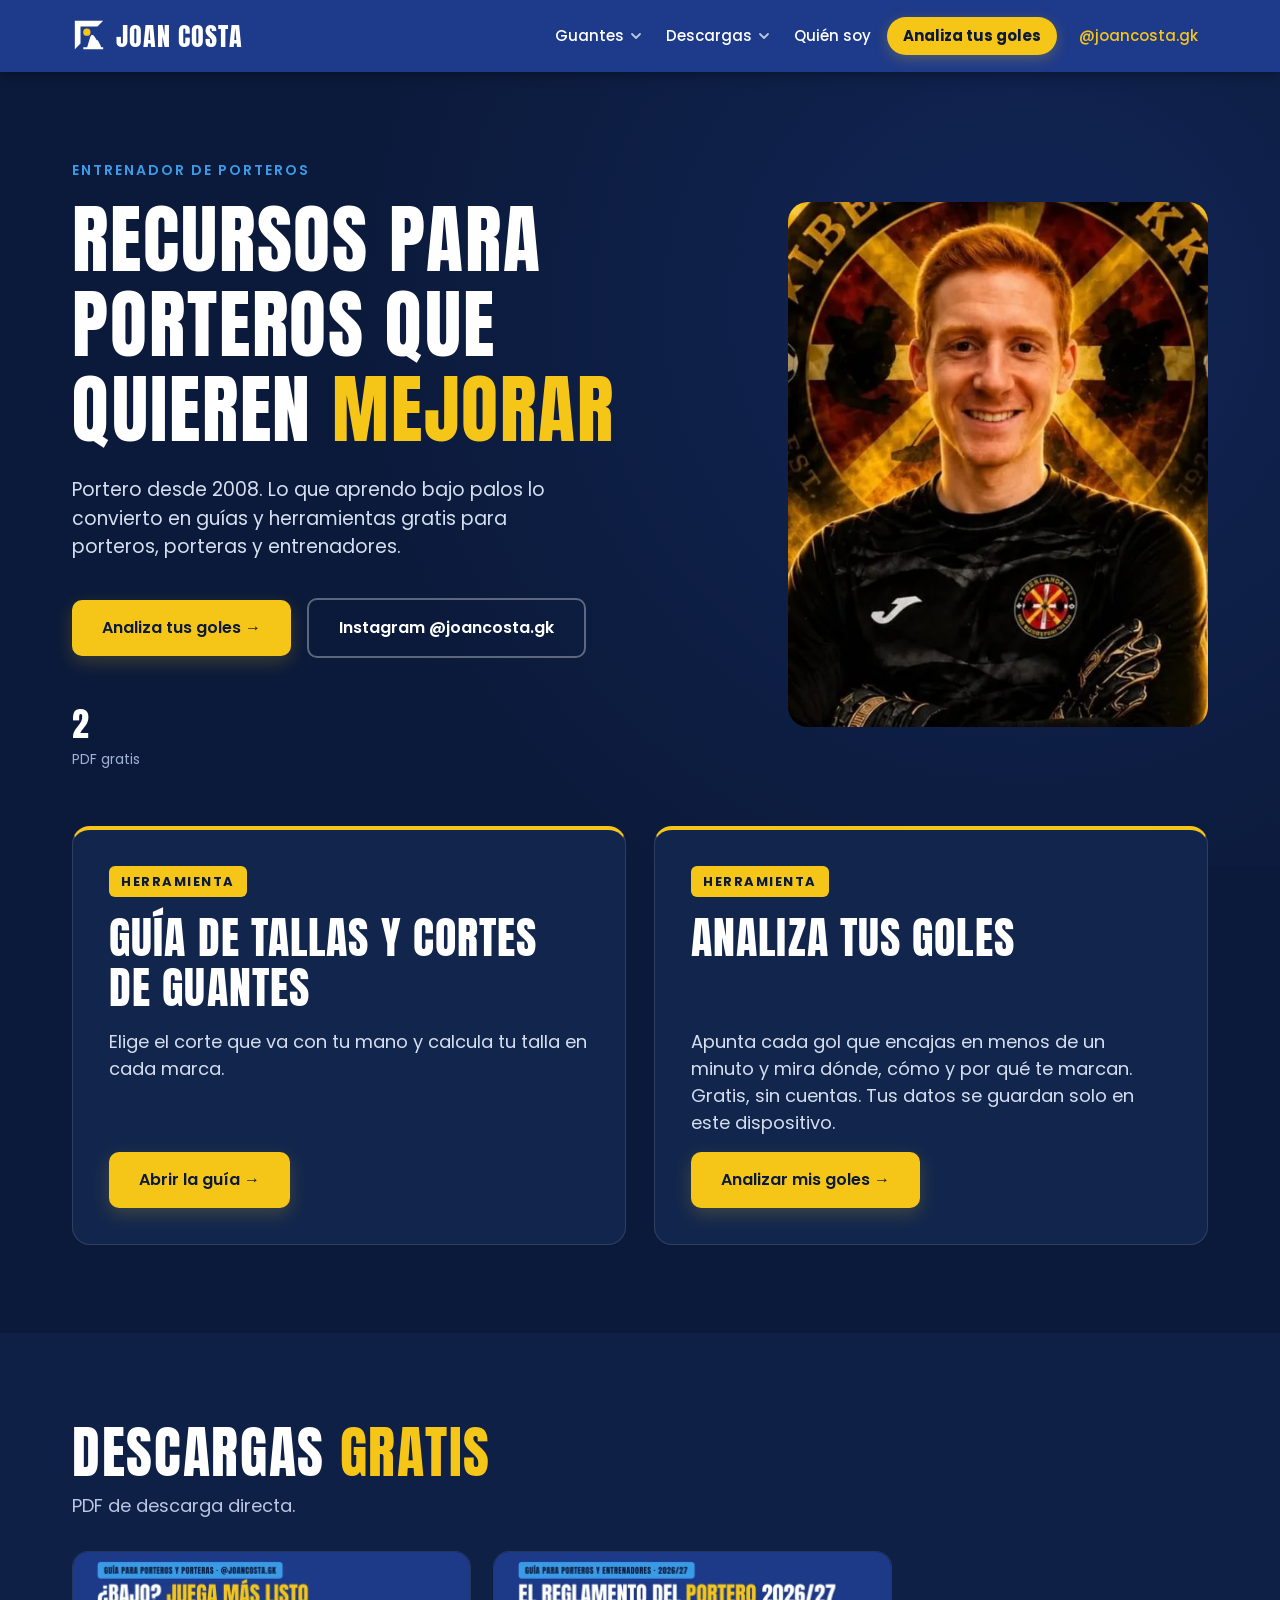
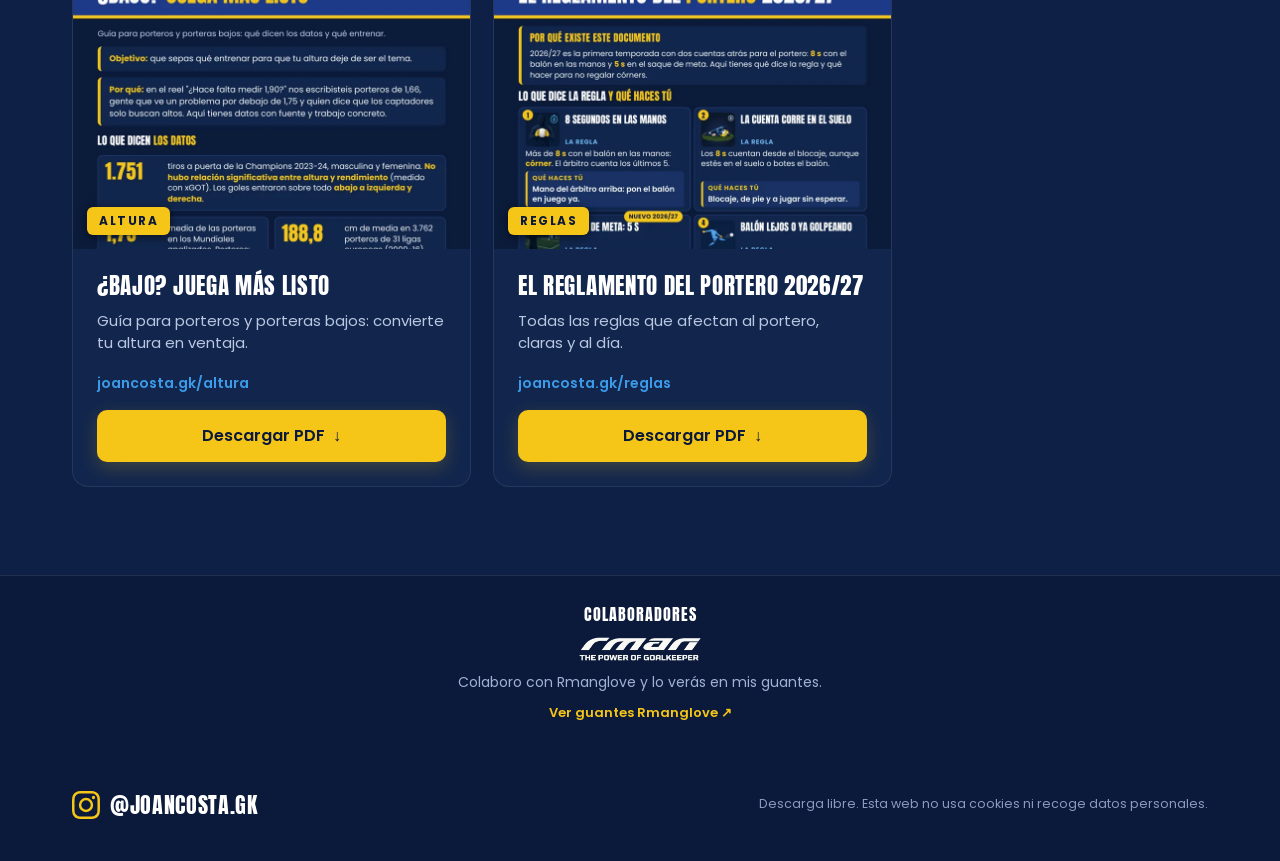
==== index.html @ dcb2cfeb "Publicar la web estática v19 de Joan Costa Deja el sitio en la raíz para GitHub Pages, con .nojekyll" ====
<!DOCTYPE html><html lang="es"><head><meta charset="utf-8"><meta name="viewport" content="width=device-width,initial-scale=1">
<title>Joan Costa · Entrenador de porteros · Recursos gratis</title>
<meta name="description" content="Recursos gratuitos para porteros, porteras y entrenadores: guía de tallas y cortes de guantes, reglamento del portero 2026/27 y guía para porteros bajos. Descarga directa.">
<meta property="og:type" content="website"><meta property="og:locale" content="es_ES"><meta property="og:title" content="Joan Costa · Recursos gratis para porteros"><meta property="og:description" content="Recursos gratuitos para porteros, porteras y entrenadores: guía de tallas y cortes de guantes, reglamento del portero 2026/27 y guía para porteros bajos. Descarga directa."><meta property="og:image" content="img/og-image.jpg"><meta property="og:image:width" content="1200"><meta property="og:image:height" content="630"><meta name="twitter:card" content="summary_large_image">
<meta name="theme-color" content="#0B1A3A">
<link rel="stylesheet" href="css/styles.css"><link rel="stylesheet" href="css/nav.css"><link rel="icon" href="favicon.ico" sizes="any"><link rel="icon" type="image/svg+xml" href="favicon.svg"><link rel="icon" type="image/png" sizes="32x32" href="favicon.png"><link rel="icon" type="image/png" sizes="16x16" href="favicon-16.png"><link rel="apple-touch-icon" href="apple-touch-icon.png"></head><body>
<a class="skip" href="#destacados">Saltar al contenido</a>
<header class="sn"><div class="sn-in"><a class="sn-logo" href="index.html" aria-label="Joan Costa, inicio"><svg class="sn-mark" viewBox="0 0 48 48" width="34" height="34" aria-hidden="true" focusable="false"><path d="M4 44V4h40l-8 8H12v24z" fill="#FFFFFF"/><path d="M21 14.8a5.2 5.2 0 1 1 0 10.4 5.2 5.2 0 0 1 0-10.4z" fill="#F5C518"/><path d="M16 41.4h5.4L26 26l1.8-2.4 2.4.6 2.4 3.4 2.2 3.6 1.8.4 3.4 6.6 1.2 3.2H44V44H16z" fill="#FFFFFF"/></svg><span>Joan Costa</span></a><nav class="sn-nav" aria-label="Principal"><ul><li class="has-m"><div class="sn-it"><a href="guantes/index.html">Guantes</a><button type="button" class="sn-dd" aria-expanded="false" aria-controls="sn-m-guantes" aria-label="Abrir menú Guantes"><svg width="12" height="12" viewBox="0 0 12 12" aria-hidden="true"><path d="M2 4l4 4 4-4" fill="none" stroke="currentColor" stroke-width="1.8" stroke-linecap="round" stroke-linejoin="round"/></svg></button></div><ul class="sn-m" id="sn-m-guantes"><li><a href="guantes/index.html#corte">Elegir corte<small>Qué corte va con tu mano</small></a></li><li><a href="guantes/index.html#talla">Calcular talla<small>Tu talla en cada marca</small></a></li></ul></li><li class="has-m"><div class="sn-it"><a href="index.html#descargas">Descargas</a><button type="button" class="sn-dd" aria-expanded="false" aria-controls="sn-m-desc" aria-label="Abrir menú Descargas"><svg width="12" height="12" viewBox="0 0 12 12" aria-hidden="true"><path d="M2 4l4 4 4-4" fill="none" stroke="currentColor" stroke-width="1.8" stroke-linecap="round" stroke-linejoin="round"/></svg></button></div><ul class="sn-m" id="sn-m-desc"><li><a href="pdf/guia-porteros-bajos.pdf" download><span><span class="pdf">PDF</span>¿Bajo? Juega más listo</span><small>Guía para porteros y porteras bajos</small></a></li><li><a href="pdf/reglamento-portero-2026-27.pdf" download><span><span class="pdf">PDF</span>Reglamento del portero 2026/27</span><small>Las reglas que afectan al portero</small></a></li></ul></li><li><div class="sn-it"><a href="quien-soy/index.html">Quién soy</a></div></li><li class="sn-goles"><div class="sn-it"><a class="sn-pill" href="goles/index.html">Analiza tus goles</a></div></li><li class="sn-ig"><div class="sn-it"><a href="https://www.instagram.com/joancosta.gk/" target="_blank" rel="noopener">@joancosta.gk</a></div></li></ul></nav></div></header>
<main><section class="hero" id="inicio"><div class="wrap"><div>
<div class="eyebrow">Entrenador de porteros</div>
<h1>Recursos para porteros que quieren <em>mejorar</em></h1>
<!-- ===== TEXTO DE PRESENTACIÓN ===== -->
<p class="intro">Portero desde 2008. Lo que aprendo bajo palos lo convierto en guías y herramientas gratis para porteros, porteras y entrenadores.</p>
<!-- ===== FIN TEXTO DE PRESENTACIÓN ===== -->
<div class="ctas"><a class="btn btn-y" href="goles/index.html">Analiza tus goles →</a><a class="btn btn-o" href="https://www.instagram.com/joancosta.gk/" target="_blank" rel="noopener">Instagram @joancosta.gk</a></div>
<div class="stats"><div><b id="npdf">2</b>PDF gratis</div></div>
</div><div class="photo foto"><picture><source srcset="img/joan.webp" type="image/webp"><img src="img/joan.jpg" alt="Joan Costa, portero del Iberlanda" width="554" height="695"></picture></div></div></section>
<section class="feat" id="destacados" aria-label="Destacados"><div class="wrap">
<a class="fcard" href="guantes/index.html"><span class="ftag">Herramienta</span><h2>Guía de tallas y cortes de guantes</h2><p>Elige el corte que va con tu mano y calcula tu talla en cada marca.</p><span class="btn btn-y">Abrir la guía →</span></a>
<a class="fcard" id="analiza" href="goles/index.html"><span class="ftag">Herramienta</span><h2>Analiza tus goles</h2><p>Apunta cada gol que encajas en menos de un minuto y mira dónde, cómo y por qué te marcan. Gratis, sin cuentas. Tus datos se guardan solo en este dispositivo.</p><span class="btn btn-y">Analizar mis goles →</span></a>
</div></section>
<section class="res" id="descargas"><div class="wrap">
<h2>Descargas <span>gratis</span></h2><p class="sub">PDF de descarga directa.</p>
<div class="grid">
<article class="card" data-cat="porteros"><div class="thumb"><img src="img/guia-porteros-bajos.webp" alt="Portada del PDF «¿Bajo? Juega más listo»" width="800" height="1100"><span class="tag">ALTURA</span></div><div class="body"><h3>¿Bajo? Juega más listo</h3><p>Guía para porteros y porteras bajos: convierte tu altura en ventaja.</p><div class="url">joancosta.gk/altura</div><a class="btn btn-y" href="pdf/guia-porteros-bajos.pdf" download target="_blank" rel="noopener">Descargar PDF <span aria-hidden="true">↓</span></a></div></article>
<article class="card" data-cat="porteros entrenadores"><div class="thumb"><img src="img/reglamento-portero-2026-27.webp" alt="Portada del PDF «El reglamento del portero 2026/27»" width="800" height="1100"><span class="tag">REGLAS</span></div><div class="body"><h3>El reglamento del portero 2026/27</h3><p>Todas las reglas que afectan al portero, claras y al día.</p><div class="url">joancosta.gk/reglas</div><a class="btn btn-y" href="pdf/reglamento-portero-2026-27.pdf" download target="_blank" rel="noopener">Descargar PDF <span aria-hidden="true">↓</span></a></div></article>
</div>
</div></section>
</main>
<div class="colab-band" id="colaboradores"><div class="cb-in"><h2 class="cb-h">Colaboradores</h2><img src="img/rmanglove-logo.webp" alt="Rmanglove" width="490" height="102"><span class="cb-t">Colaboro con Rmanglove y lo verás en mis guantes.</span><a href="https://rmanglove.com" target="_blank" rel="noopener">Ver guantes Rmanglove ↗</a></div></div>
<footer class="sf"><div class="wrap"><div class="sf-l"><a class="sf-ig" href="https://www.instagram.com/joancosta.gk/" target="_blank" rel="noopener" aria-label="Instagram de Joan Costa"><svg viewBox="0 0 24 24" width="28" height="28" aria-hidden="true" fill="currentColor"><path d="M12 2.16c3.2 0 3.58.01 4.85.07 1.17.05 1.8.25 2.23.41.56.22.96.48 1.38.9.42.42.68.82.9 1.38.16.42.36 1.06.41 2.23.06 1.27.07 1.65.07 4.85s-.01 3.58-.07 4.85c-.05 1.17-.25 1.8-.41 2.23-.22.56-.48.96-.9 1.38-.42.42-.82.68-1.38.9-.42.16-1.06.36-2.23.41-1.27.06-1.65.07-4.85.07s-3.58-.01-4.85-.07c-1.17-.05-1.8-.25-2.23-.41a3.7 3.7 0 0 1-1.38-.9 3.7 3.7 0 0 1-.9-1.38c-.16-.42-.36-1.06-.41-2.23C2.17 15.58 2.16 15.2 2.16 12s.01-3.58.07-4.85c.05-1.17.25-1.8.41-2.23.22-.56.48-.96.9-1.38.42-.42.82-.68 1.38-.9.42-.16 1.06-.36 2.23-.41C8.42 2.17 8.8 2.16 12 2.16M12 0C8.74 0 8.33.01 7.05.07 5.78.13 4.9.33 4.14.63c-.79.3-1.46.72-2.13 1.38A5.9 5.9 0 0 0 .63 4.14C.33 4.9.13 5.78.07 7.05.01 8.33 0 8.74 0 12s.01 3.67.07 4.95c.06 1.27.26 2.15.56 2.91.3.79.72 1.46 1.38 2.13a5.9 5.9 0 0 0 2.13 1.38c.76.3 1.64.5 2.91.56C8.33 23.99 8.74 24 12 24s3.67-.01 4.95-.07c1.27-.06 2.15-.26 2.91-.56a5.9 5.9 0 0 0 2.13-1.38 5.9 5.9 0 0 0 1.38-2.13c.3-.76.5-1.64.56-2.91.06-1.28.07-1.69.07-4.95s-.01-3.67-.07-4.95c-.06-1.27-.26-2.15-.56-2.91a5.9 5.9 0 0 0-1.38-2.13A5.9 5.9 0 0 0 19.86.63C19.1.33 18.22.13 16.95.07 15.67.01 15.26 0 12 0zm0 5.84a6.16 6.16 0 1 0 0 12.32 6.16 6.16 0 0 0 0-12.32zM12 16a4 4 0 1 1 0-8 4 4 0 0 1 0 8zm6.4-11.85a1.44 1.44 0 1 0 0 2.88 1.44 1.44 0 0 0 0-2.88z"/></svg></a><span class="logo">@joancosta.gk</span></div><p class="sf-r">Descarga libre. Esta web no usa cookies ni recoge datos personales.</p></div></footer>
<script>var n=document.querySelectorAll("#descargas .card").length,e=document.getElementById("npdf");if(e)e.textContent=n;var ph=document.querySelector(".photo img");if(ph){ph.addEventListener("error",function(){ph.remove()});if(ph.complete&&!ph.naturalWidth)ph.remove();}</script><script src="js/nav.js"></script>
</body></html>
---- css/styles.css ----
@font-face{font-family:Anton;src:url(../fonts/Anton-Regular.ttf) format("truetype");font-display:swap}
@font-face{font-family:Poppins;src:url(../fonts/Poppins-Regular.ttf) format("truetype");font-display:swap;font-weight:400}
@font-face{font-family:Poppins;src:url(../fonts/Poppins-Medium.ttf) format("truetype");font-display:swap;font-weight:500}
@font-face{font-family:Poppins;src:url(../fonts/Poppins-SemiBold.ttf) format("truetype");font-display:swap;font-weight:600}
@font-face{font-family:Poppins;src:url(../fonts/Poppins-Bold.ttf) format("truetype");font-display:swap;font-weight:700}
:root{--base:#0B1A3A;--head:#1E3A8A;--panel:#12264D;--yel:#F5C518;--sky:#3B9BE8}
*{box-sizing:border-box;margin:0;padding:0}
body{background:var(--base);color:#fff;font-family:Poppins,sans-serif;line-height:1.5}
a{color:inherit;text-decoration:none}
.wrap{max-width:1200px;margin:0 auto;padding:0 32px}
h1,h2,h3,.logo{font-family:Anton,sans-serif;text-transform:uppercase;font-weight:400;letter-spacing:.5px}
header{background:var(--head)}
header .wrap{display:flex;justify-content:space-between;align-items:center;height:72px}
.logo{font-size:26px}.logo span{color:var(--yel)}
nav{display:flex;gap:28px;font-weight:500;font-size:15px}
nav a.ig{color:var(--yel)}
.hero{padding:88px 0 96px;background:radial-gradient(circle at 80% 30%,#1E3A8A55,transparent 60%)}
.hero .wrap{display:grid;grid-template-columns:1.2fr 1fr;gap:64px;align-items:center}
.eyebrow{color:var(--sky);font-weight:600;font-size:14px;letter-spacing:2px;text-transform:uppercase;margin-bottom:16px}
.hero h1{font-size:76px;line-height:1.02;margin-bottom:24px}.hero h1 em{font-style:normal;color:var(--yel)}
.hero p{font-size:19px;color:#D5DEEF;max-width:520px;margin-bottom:36px}
.ctas{display:flex;gap:16px;flex-wrap:wrap;align-items:center}
.btn{display:inline-flex;align-items:center;justify-content:center;gap:8px;font-weight:600;border-radius:10px;padding:16px 30px;font-size:16px}
.btn-y{background:var(--yel);color:var(--base)}
.btn-o{border:2px solid #ffffff55;color:#fff}
.photo{aspect-ratio:4/5;border:3px dashed var(--sky);border-radius:20px;background:var(--panel);display:flex;flex-direction:column;align-items:center;justify-content:center;gap:12px;color:var(--sky);max-width:420px;justify-self:end;width:100%}
.photo b{font-family:Anton;font-size:40px;text-transform:uppercase;font-weight:400}
.photo small{color:#9FB3D6;font-size:14px}
.stats{display:flex;gap:40px;margin-top:44px}.stats div{font-size:14px;color:#9FB3D6}.stats b{display:block;font-family:Anton;font-weight:400;font-size:34px;color:#fff}
.res{padding:88px 0;background:#0E2046}
.res h2{font-size:56px;margin-bottom:8px}.res h2 span{color:var(--yel)}
.res .sub{color:#B9C7E2;font-size:18px;margin-bottom:32px}
.filters{display:flex;gap:10px;flex-wrap:wrap;margin-bottom:40px}
.filters span{padding:9px 20px;border-radius:999px;background:var(--panel);border:1px solid #ffffff22;font-weight:500;font-size:14px}
.filters span.on{background:var(--yel);color:var(--base);border-color:var(--yel)}
.grid{display:grid;grid-template-columns:repeat(3,1fr);gap:28px}
.card{background:var(--panel);border-radius:16px;overflow:hidden;display:flex;flex-direction:column;border:1px solid #ffffff14}
.thumb{aspect-ratio:4/3;overflow:hidden;background:#081430;position:relative}
.thumb img{width:100%;height:100%;object-fit:cover;object-position:top}
.tag{position:absolute;bottom:14px;left:14px;box-shadow:0 2px 8px #0008;background:var(--yel);color:var(--base);font-weight:700;font-size:12px;letter-spacing:1.5px;padding:5px 12px;border-radius:6px}
.tag.alt{background:var(--sky);color:#fff}
.body{padding:24px;display:flex;flex-direction:column;flex:1}
.card h3{font-size:26px;line-height:1.1;margin-bottom:10px}
.card p{color:#B9C7E2;font-size:15px;margin-bottom:18px;flex:1}
.url{font-size:14px;color:var(--sky);font-weight:600;margin-bottom:16px}
.card .btn{width:100%;padding:14px}
.kw{margin-top:48px;background:var(--head);border-radius:16px;padding:28px 32px;display:flex;justify-content:space-between;align-items:center;gap:24px}
.kw p{font-size:18px}.kw b{color:var(--yel)}
footer{padding:40px 0;border-top:1px solid #ffffff1a}
footer .wrap{display:flex;justify-content:space-between;align-items:center;gap:16px;flex-wrap:wrap;color:#9FB3D6;font-size:14px}
@media(max-width:800px){
 .wrap{padding:0 20px}nav a:not(.ig){display:none}
 .hero{padding:48px 0 56px}.hero .wrap{grid-template-columns:1fr;gap:36px}
 .hero h1{font-size:50px}.hero p{font-size:17px}
 .photo{justify-self:stretch;max-width:none;aspect-ratio:1/1}
 .stats{gap:24px}.stats b{font-size:28px}
 .res{padding:56px 0}.res h2{font-size:42px}
 .grid{grid-template-columns:1fr;gap:22px}
 .kw{flex-direction:column;align-items:flex-start}
 .btn{width:100%}.ctas .btn{width:100%}
 footer .wrap{flex-direction:column;align-items:flex-start}
}
.filters button{font:inherit;cursor:pointer;padding:9px 20px;border-radius:999px;background:var(--panel);border:1px solid #ffffff22;color:#fff;font-weight:500;font-size:14px}
.filters button[aria-pressed="true"]{background:var(--yel);color:var(--base);border-color:var(--yel)}
.filters button:focus-visible,.btn:focus-visible,a:focus-visible{outline:3px solid var(--sky);outline-offset:3px}
.card[hidden]{display:none}
.photo{position:relative;overflow:hidden}
.photo img{position:absolute;inset:0;width:100%;height:100%;object-fit:cover}
.alt-link{display:block;text-align:center;margin-top:12px;font-size:14px;color:var(--sky);font-weight:600;text-decoration:underline}
.skip{position:absolute;left:-9999px}.skip:focus{left:16px;top:16px;background:var(--yel);color:var(--base);padding:8px 14px;border-radius:8px;z-index:9}
.legal{font-size:13px;color:#8396BB;width:100%}
@media(max-width:1100px) and (min-width:801px){.grid{grid-template-columns:repeat(2,1fr)}.hero h1{font-size:60px}}
@media(max-width:800px){.hero h1{font-size:44px}.stats{flex-wrap:wrap}}
/* v2: destacados */
.feat{padding:0 0 88px;margin-top:-40px}
.feat .wrap{display:grid;grid-template-columns:1fr 1fr;gap:28px}
.fcard{display:flex;flex-direction:column;align-items:flex-start;gap:16px;background:var(--panel);border:1px solid #ffffff1f;border-top:4px solid var(--yel);border-radius:18px;padding:36px}
.fcard.soon{border-top-color:var(--sky)}
.fcard h2{font-size:44px;line-height:1.05}
.fcard p{color:#D5DEEF;font-size:18px;flex:1}
.ftag{background:var(--yel);color:var(--base);font-weight:700;font-size:13px;letter-spacing:1.5px;text-transform:uppercase;padding:6px 12px;border-radius:6px}
.ftag.sky{background:var(--sky);color:#fff}
a.fcard:hover{background:#183163}
@media(max-width:800px){.feat{margin-top:0;padding-bottom:56px}.feat .wrap{grid-template-columns:1fr;gap:20px}.fcard{padding:26px}.fcard h2{font-size:34px}.fcard p{font-size:17px}.fcard .btn{width:100%}}
@media(min-width:1101px){.grid{grid-template-columns:repeat(4,1fr);gap:22px}.card h3{font-size:23px}}
@media(min-width:801px){.grid{grid-template-columns:repeat(2,1fr);max-width:820px}}
/* v3 */
header{position:sticky;top:0;z-index:50;box-shadow:0 2px 12px #0006}
section[id],[id="analiza"]{scroll-margin-top:88px}
.hero p.intro{font-size:19px}
.stats{margin-top:40px}
footer.sf{padding:40px 0;border-top:1px solid #ffffff1a}
footer.sf .wrap{display:flex;justify-content:space-between;align-items:flex-start;gap:24px;flex-wrap:wrap}
.sf-l{display:flex;flex-direction:column;gap:12px}.sf-l .logo{font-size:22px;color:#fff}
.sf-ig{color:var(--yel);display:inline-flex}.sf-ig:hover{color:#fff}
.sf-r{color:#9FB3D6;font-size:14px;max-width:360px;text-align:right}
@media(max-width:800px){nav{gap:14px;font-size:14px}nav a:not(.ig){display:inline}nav a.ig{display:none}header .wrap{height:auto;min-height:60px;flex-wrap:wrap;padding-top:8px;padding-bottom:8px;row-gap:4px}.logo{font-size:22px}.sf-r{text-align:left}}
.quien{padding:88px 0}.quien h2{font-size:56px;margin-bottom:8px}.quien h2 span{color:var(--yel)}.quien .sub{color:#B9C7E2;font-size:19px;margin-bottom:36px}
.tl{list-style:none;max-width:760px;border-left:3px solid #ffffff2a;margin-left:10px}
.tl li{position:relative;padding:0 0 30px 34px}.tl li:last-child{padding-bottom:0}
.tl li:before{content:"";position:absolute;left:-11px;top:6px;width:19px;height:19px;border-radius:50%;background:var(--base);border:3px solid var(--sky)}
.tl b{display:block;font-family:Anton,sans-serif;font-weight:400;text-transform:uppercase;font-size:28px;line-height:1.15;letter-spacing:.5px}
.tl span{display:block;color:#D5DEEF;font-size:18px}
.tl li.now:before{background:var(--yel);border-color:var(--yel)}.tl li.now b{color:var(--yel)}
.tl em{display:inline-block;margin-top:8px;font-style:normal;background:var(--yel);color:var(--base);font-weight:700;font-size:13px;letter-spacing:1.2px;text-transform:uppercase;padding:4px 10px;border-radius:6px}
@media(max-width:800px){.quien{padding:56px 0}.quien h2{font-size:42px}.tl b{font-size:24px}.tl span{font-size:17px}nav{gap:12px;font-size:13.5px}}
.colab-band{border-top:1px solid #ffffff1a;font-family:Poppins,sans-serif}
.colab-band .cb-in{max-width:1200px;margin:0 auto;padding:22px 32px;display:flex;align-items:center;gap:20px;flex-wrap:wrap;font-size:14px;color:#9FB3D6}
.cb-h{font-family:Anton,sans-serif;text-transform:uppercase;letter-spacing:1px;font-size:15px;color:#fff}
.colab-band img{height:24px;width:auto}
.colab-band a{color:#F5C518;font-weight:600;text-decoration:none;margin-left:auto}
@media(max-width:800px){.colab-band .cb-in{padding:20px;gap:10px 16px}.colab-band a{margin-left:0;width:100%}}
footer.sf{border-top:0}

/* v5: pie y colaboradores */
.sf-l{flex-direction:row!important;align-items:center;gap:10px!important}
.sf-ig{order:0}.sf-l .logo{order:1}
.sf-r{font-size:12.5px!important;color:#8A9CC0!important;max-width:none!important;white-space:nowrap;align-self:center}
@media(max-width:800px){.sf-r{white-space:normal}}
.colab-band .cb-in{flex-direction:column!important;align-items:center!important;justify-content:center;text-align:center;gap:10px!important;padding:26px 20px!important}
.colab-band .cb-h{margin:0;font-family:Anton,sans-serif;text-transform:uppercase;letter-spacing:1px;font-size:16px;color:#fff;font-weight:400}
.colab-band img{height:26px;width:auto}
.colab-band .cb-t{font-size:14px;color:#9FB3D6}
.colab-band a{margin-left:0!important;width:auto!important;font-size:13px}
.site-bar nav a.ig{color:#F5C518}
@media(min-width:801px){.fcard h2{min-height:2.1em}}

/* v13: Quién soy, mi historia */
.hist{padding:72px 0 8px}
.hist-top{display:grid;grid-template-columns:minmax(0,1.5fr) minmax(0,1fr);gap:48px;align-items:center;margin-bottom:48px}
.hist-k{color:var(--sky);font-weight:600;letter-spacing:.14em;text-transform:uppercase;font-size:14px;margin-bottom:10px}
.hist h1{font-family:Anton,sans-serif;font-weight:400;text-transform:uppercase;font-size:64px;line-height:1.05;margin-bottom:18px}.hist h1 span{color:var(--yel)}
.hist-lead{color:#D5DEEF;font-size:19px;line-height:1.65;max-width:640px}
.hist-ph{width:100%;max-width:340px}.hist-ph b{font-size:32px}
.hist-g{display:grid;grid-template-columns:repeat(4,minmax(0,1fr));grid-template-rows:auto auto 1fr;gap:0 20px}
.hc{display:grid;grid-row:span 3;grid-template-rows:subgrid;gap:10px;background:var(--panel,#12264D);border:1px solid #ffffff1a;border-top:3px solid var(--sky);border-radius:16px;padding:24px 22px;margin-bottom:20px}
.hc-n{font-family:Anton,sans-serif;color:var(--yel);font-size:26px;line-height:1}
.hc h2{font-family:Anton,sans-serif;font-weight:400;text-transform:uppercase;font-size:24px;line-height:1.15;letter-spacing:.3px}
.hc p{color:#D5DEEF;font-size:16px;line-height:1.65}
@media(max-width:1100px){.hist-g{grid-template-columns:repeat(2,minmax(0,1fr));grid-template-rows:repeat(2,auto auto 1fr)}}
@media(max-width:800px){.hist{padding:44px 0 0}.hist-top{grid-template-columns:1fr;gap:28px;margin-bottom:28px}.hist h1{font-size:44px}.hist-lead{font-size:17px}.hist-ph{max-width:none;aspect-ratio:16/10}.hist-g{grid-template-columns:1fr;grid-template-rows:none}.hc{grid-row:auto;grid-template-rows:auto}}

.photo.foto{border:0;background:#12264D;max-width:420px}.photo.foto img{object-position:50% 25%}
.hist-ph.foto{max-width:340px}@media(max-width:800px){.hist-ph.foto{max-width:none}.photo.foto{max-width:none}}
/* v18 · Tipografía: más aire en Anton (las letras y las tildes/virgulillas no se tocan) */
h1,h2,h3,.logo{letter-spacing:.03em}
.hero h1{line-height:1.12;letter-spacing:.025em}
.res h2,.quien h2{line-height:1.12}
.card h3{line-height:1.15;letter-spacing:.03em}
.fcard h2{line-height:1.12;letter-spacing:.025em}
.hist h1{line-height:1.12;letter-spacing:.03em}
.hc h2{line-height:1.2;letter-spacing:.04em}
.hc-n{letter-spacing:.04em}
.tl b{line-height:1.18;letter-spacing:.035em}
.photo b,.stats b{letter-spacing:.03em}
.hist-k{letter-spacing:.16em;line-height:1.4}
.hist-lead{line-height:1.7}
.hc p{line-height:1.7}
@media(min-width:801px){.fcard h2{min-height:2.24em}}
---- css/nav.css ----
/* Menú común, volver, botones y transiciones (todas las páginas) */
@view-transition{navigation:auto}
::view-transition-old(root){animation:sn-out .18s ease both}
::view-transition-new(root){animation:sn-in .26s ease both}
@keyframes sn-out{to{opacity:0;transform:translateY(-6px)}}
@keyframes sn-in{from{opacity:0;transform:translateY(10px)}}
@supports not (view-transition-name:none){body>*:not(.sn){animation:sn-in .3s ease both}}
@media(prefers-reduced-motion:reduce){::view-transition-old(root),::view-transition-new(root){animation:none}body>*{animation:none!important}}
.sn{background:#1E3A8A;position:sticky;top:0;z-index:900;box-shadow:0 2px 12px #0006;font-family:Poppins,sans-serif}
.sn-in{max-width:1200px;margin:0 auto;padding:0 32px;display:flex;justify-content:space-between;align-items:center;min-height:72px;gap:12px;flex-wrap:wrap}
.sn-logo{font-family:Anton,sans-serif;text-transform:uppercase;letter-spacing:.04em;font-size:26px;color:#fff;text-decoration:none}
.sn-nav>ul{list-style:none;display:flex;gap:6px;margin:0;padding:0;align-items:center}
.sn-nav li{position:relative}
.sn-it{display:flex;align-items:center;border-radius:10px}
.sn-it>a{color:#fff;text-decoration:none;font-weight:500;font-size:15px;padding:10px 4px 10px 10px;border-radius:10px}
.sn-it>a:only-child{padding-right:10px}
.sn-it>a[aria-current=page]{color:#F5C518}
.sn-dd{background:none;border:0;color:#B9C7E2;cursor:pointer;padding:10px 8px 10px 2px;border-radius:8px;display:flex}
.sn-dd svg{transition:transform .2s}
.sn-dd[aria-expanded=true] svg{transform:rotate(180deg)}
.sn-it:hover{background:#ffffff14}
.sn-nav a:focus-visible,.sn-dd:focus-visible{outline:2px solid #F5C518;outline-offset:2px}
.sn-ig a{color:#F5C518!important}
.sn-m{position:absolute;top:calc(100% + 6px);left:0;min-width:240px;list-style:none;margin:0;padding:8px;background:#12264D;border:1px solid #ffffff1f;border-radius:14px;box-shadow:0 18px 40px #000a;opacity:0;visibility:hidden;transform:translateY(-6px);transition:opacity .16s,transform .16s,visibility .16s;z-index:5}
.sn-m:before{content:"";position:absolute;left:0;right:0;top:-8px;height:8px}
.sn-m a{display:flex;flex-direction:column;gap:2px;padding:10px 12px;border-radius:10px;color:#fff;text-decoration:none;font-weight:600;font-size:14.5px}
.sn-m a small{font-weight:400;font-size:12.5px;color:#9FB3D6}
.sn-m a:hover,.sn-m a:focus-visible{background:#1E3A8A;outline:none}
.sn-m a .pdf{display:inline-block;margin-right:6px;font-size:10px;font-weight:700;background:#F5C518;color:#0B1A3A;border-radius:4px;padding:1px 5px;vertical-align:1px}
.sn-nav li.open>.sn-m{opacity:1;visibility:visible;transform:none}
@media(hover:hover) and (min-width:801px){.sn-nav li:not(.cerrado):hover>.sn-m,.sn-nav li:not(.cerrado):focus-within>.sn-m{opacity:1;visibility:visible;transform:none}}
.sn-back{max-width:1200px;margin:0 auto;padding:14px 32px 0;font-family:Poppins,sans-serif}
.sn-back a{display:inline-flex;align-items:center;gap:6px;color:#3B9BE8;font-weight:600;font-size:15px;text-decoration:none;padding:6px 0}
.sn-back a:hover{color:#fff}
@media(max-width:800px){
  .sn-in{padding:8px 16px;min-height:60px;row-gap:2px}
  .sn-logo{font-size:22px}
  .sn-nav{width:100%}
  .sn-nav>ul{gap:0;justify-content:space-between}
  .sn-it>a{font-size:13.5px;padding:8px 2px 8px 4px}
  .sn-dd{padding:8px 4px 8px 0}
  .sn-ig{display:none}
  .sn-m{position:fixed;left:12px;right:12px;top:auto;min-width:0;margin-top:4px}
  .sn-back{padding:12px 16px 0}
}
.sn-it>a.sn-pill{background:#F5C518;color:#0B1A3A;font-weight:700;padding:8px 16px;border-radius:999px;box-shadow:0 4px 14px #F5C51840;white-space:nowrap;margin-right:6px}
.sn-it>a.sn-pill:hover{background:#FFD84A}
.sn-it>a.sn-pill[aria-current=page]{color:#0B1A3A;box-shadow:0 0 0 2px #0B1A3A inset,0 4px 14px #F5C51840}
.sn-goles .sn-it:hover{background:none}
@media(max-width:800px){.sn-it>a.sn-pill{padding:6px 12px;margin:0}}
.sn-logo{display:inline-flex;align-items:center;gap:10px;line-height:1}.sn-mark{width:34px;height:34px;flex:none;margin-top:-2px}
@media(max-width:800px){.sn-mark{width:30px;height:30px}.sn-logo{gap:8px}}
/* Botones comunes */
.btn{transition:transform .12s,box-shadow .12s,background .12s,border-color .12s}
.btn-y{box-shadow:0 6px 18px #F5C51833}
.btn-y:hover{transform:translateY(-1px);box-shadow:0 10px 24px #F5C51855}
.btn-o:hover{border-color:#fff;background:#ffffff10}
.btn:focus-visible{outline:3px solid #3B9BE8;outline-offset:2px}
@media (max-width:480px){.sn-nav ul{gap:2px 10px}.sn-it>a{font-size:13px;white-space:nowrap}.sn-dd{padding:4px 2px}.sn-it{flex:none}.sn-nav ul{flex-wrap:wrap}}
.sn-m li[hidden]{display:none!important}
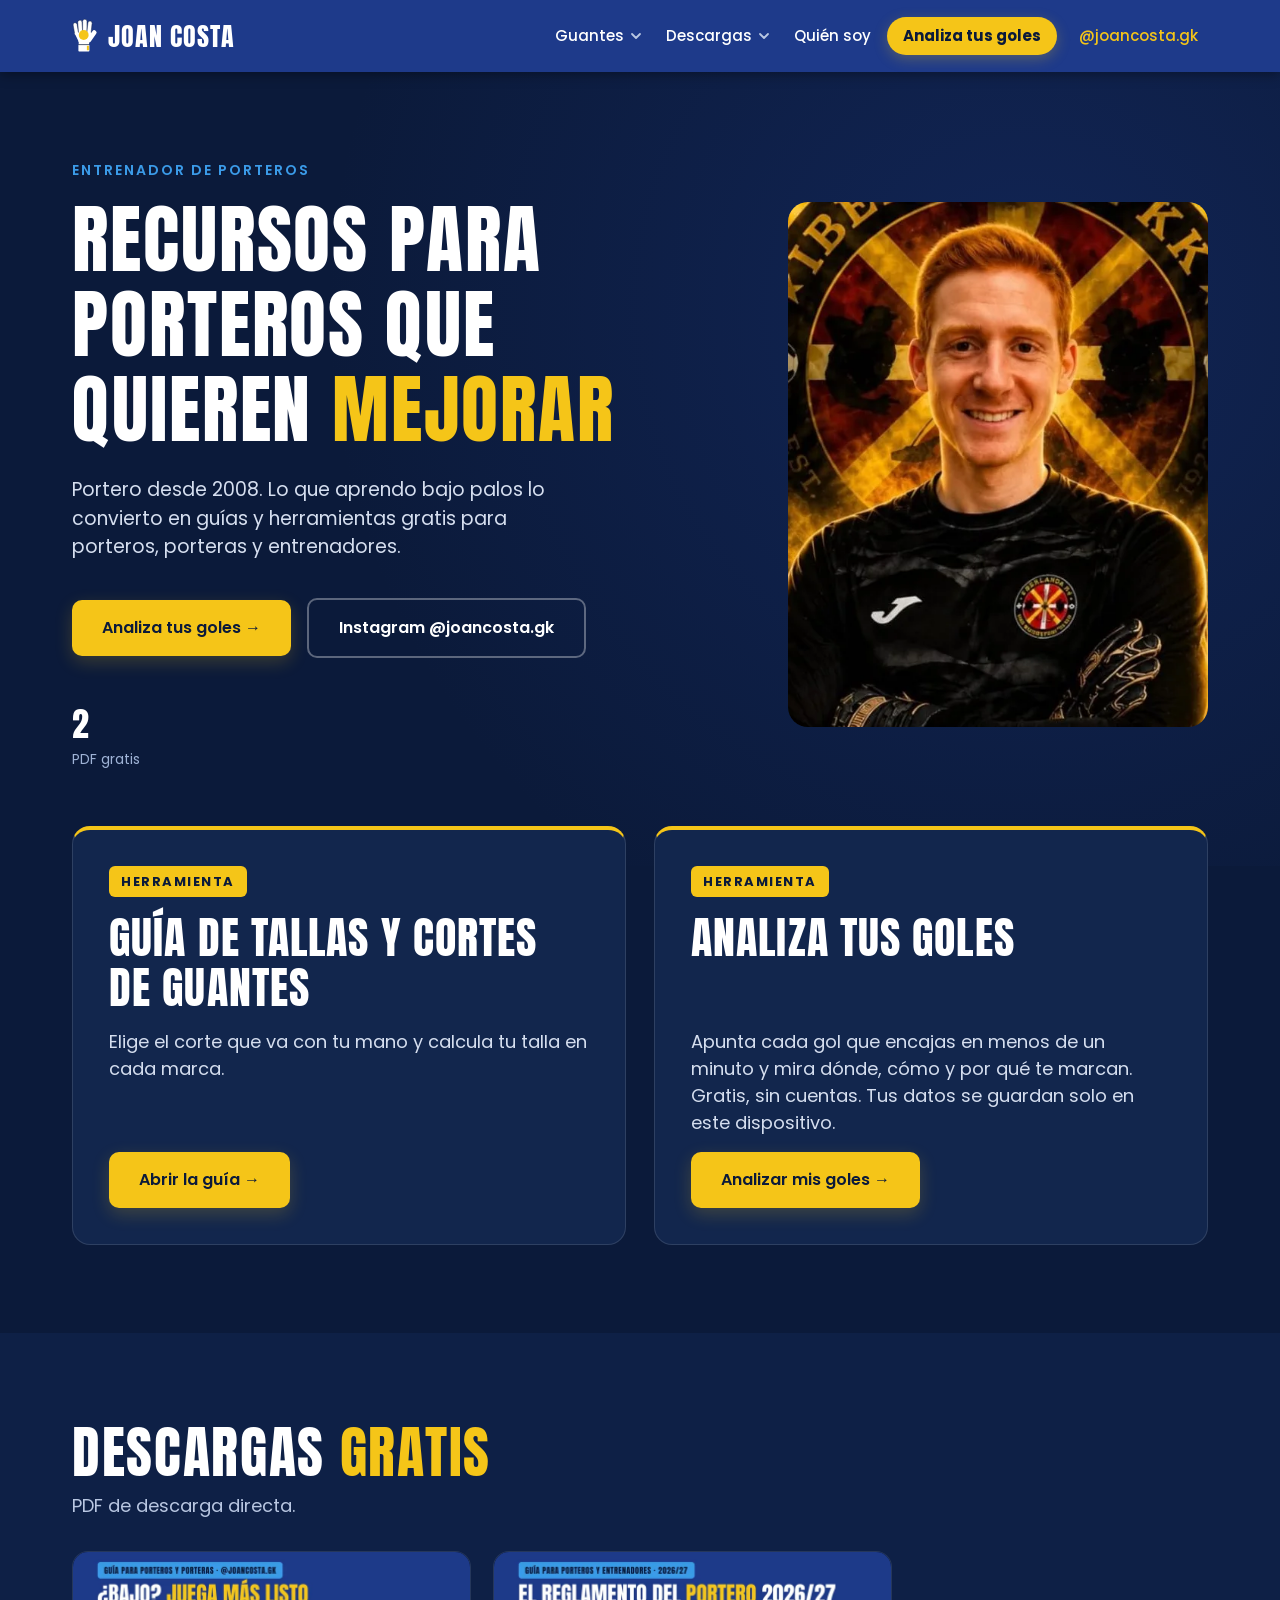
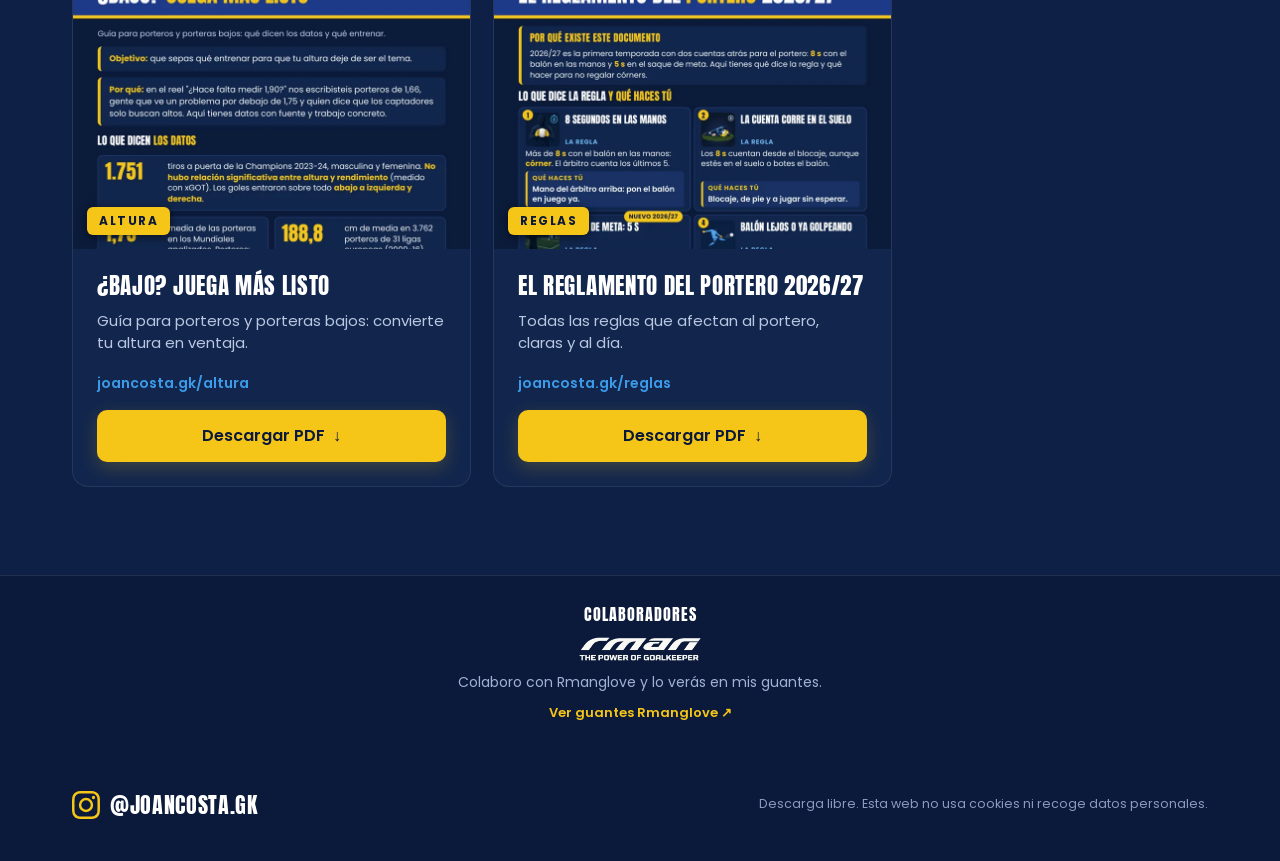
==== commit ce01bf8d: "Web v20: logo del guante en la cabecera y el PDF Sustituye la marca de la escuadra por el logo del g" ====
--- a/index.html
+++ b/index.html
@@ -5,7 +5,7 @@
 <meta name="theme-color" content="#0B1A3A">
 <link rel="stylesheet" href="css/styles.css"><link rel="stylesheet" href="css/nav.css"><link rel="icon" href="favicon.ico" sizes="any"><link rel="icon" type="image/svg+xml" href="favicon.svg"><link rel="icon" type="image/png" sizes="32x32" href="favicon.png"><link rel="icon" type="image/png" sizes="16x16" href="favicon-16.png"><link rel="apple-touch-icon" href="apple-touch-icon.png"></head><body>
 <a class="skip" href="#destacados">Saltar al contenido</a>
-<header class="sn"><div class="sn-in"><a class="sn-logo" href="index.html" aria-label="Joan Costa, inicio"><svg class="sn-mark" viewBox="0 0 48 48" width="34" height="34" aria-hidden="true" focusable="false"><path d="M4 44V4h40l-8 8H12v24z" fill="#FFFFFF"/><path d="M21 14.8a5.2 5.2 0 1 1 0 10.4 5.2 5.2 0 0 1 0-10.4z" fill="#F5C518"/><path d="M16 41.4h5.4L26 26l1.8-2.4 2.4.6 2.4 3.4 2.2 3.6 1.8.4 3.4 6.6 1.2 3.2H44V44H16z" fill="#FFFFFF"/></svg><span>Joan Costa</span></a><nav class="sn-nav" aria-label="Principal"><ul><li class="has-m"><div class="sn-it"><a href="guantes/index.html">Guantes</a><button type="button" class="sn-dd" aria-expanded="false" aria-controls="sn-m-guantes" aria-label="Abrir menú Guantes"><svg width="12" height="12" viewBox="0 0 12 12" aria-hidden="true"><path d="M2 4l4 4 4-4" fill="none" stroke="currentColor" stroke-width="1.8" stroke-linecap="round" stroke-linejoin="round"/></svg></button></div><ul class="sn-m" id="sn-m-guantes"><li><a href="guantes/index.html#corte">Elegir corte<small>Qué corte va con tu mano</small></a></li><li><a href="guantes/index.html#talla">Calcular talla<small>Tu talla en cada marca</small></a></li></ul></li><li class="has-m"><div class="sn-it"><a href="index.html#descargas">Descargas</a><button type="button" class="sn-dd" aria-expanded="false" aria-controls="sn-m-desc" aria-label="Abrir menú Descargas"><svg width="12" height="12" viewBox="0 0 12 12" aria-hidden="true"><path d="M2 4l4 4 4-4" fill="none" stroke="currentColor" stroke-width="1.8" stroke-linecap="round" stroke-linejoin="round"/></svg></button></div><ul class="sn-m" id="sn-m-desc"><li><a href="pdf/guia-porteros-bajos.pdf" download><span><span class="pdf">PDF</span>¿Bajo? Juega más listo</span><small>Guía para porteros y porteras bajos</small></a></li><li><a href="pdf/reglamento-portero-2026-27.pdf" download><span><span class="pdf">PDF</span>Reglamento del portero 2026/27</span><small>Las reglas que afectan al portero</small></a></li></ul></li><li><div class="sn-it"><a href="quien-soy/index.html">Quién soy</a></div></li><li class="sn-goles"><div class="sn-it"><a class="sn-pill" href="goles/index.html">Analiza tus goles</a></div></li><li class="sn-ig"><div class="sn-it"><a href="https://www.instagram.com/joancosta.gk/" target="_blank" rel="noopener">@joancosta.gk</a></div></li></ul></nav></div></header>
+<header class="sn"><div class="sn-in"><a class="sn-logo" href="index.html" aria-label="Joan Costa, inicio"><svg class="sn-mark" viewBox="262 160 520 680" width="26" height="34" aria-hidden="true" focusable="false"><g transform="rotate(-10 352 452)"><path d="M312.0 482V292.0a40.0 40.0 0 0 1 80 0V482z" fill="#FFFFFF" stroke="#0B1A3A" stroke-width="8"/></g><g transform="rotate(-4 433 438)"><path d="M391.0 468V244.0a42.0 42.0 0 0 1 84 0V468z" fill="#FFFFFF" stroke="#0B1A3A" stroke-width="8"/></g><g transform="rotate(0 518 434)"><path d="M475.0 464V227.0a43.0 43.0 0 0 1 86 0V464z" fill="#FFFFFF" stroke="#0B1A3A" stroke-width="8"/></g><g transform="rotate(6 603 440)"><path d="M561.0 470V262.0a42.0 42.0 0 0 1 84 0V470z" fill="#FFFFFF" stroke="#0B1A3A" stroke-width="8"/></g><path d="M318 470C318 455 330 450 345 450H630C645 450 652 458 650 474L640 520C626 572 612 610 604 640H396C380 590 344 520 318 478z" fill="#FFFFFF"/><path d="M600 602L708 450" stroke="#FFFFFF" stroke-width="92" stroke-linecap="round"/><path d="M396 620H604V700H396z" fill="#FFFFFF"/><rect x="390" y="696" width="220" height="134" rx="16" fill="#FFFFFF"/><path d="M390 692H610" stroke="#0B1A3A" stroke-width="14"/><rect x="560" y="716" width="40" height="90" rx="6" fill="#F5C518"/><circle cx="496" cy="500" r="98" fill="#F5C518"/></svg><span>Joan Costa</span></a><nav class="sn-nav" aria-label="Principal"><ul><li class="has-m"><div class="sn-it"><a href="guantes/index.html">Guantes</a><button type="button" class="sn-dd" aria-expanded="false" aria-controls="sn-m-guantes" aria-label="Abrir menú Guantes"><svg width="12" height="12" viewBox="0 0 12 12" aria-hidden="true"><path d="M2 4l4 4 4-4" fill="none" stroke="currentColor" stroke-width="1.8" stroke-linecap="round" stroke-linejoin="round"/></svg></button></div><ul class="sn-m" id="sn-m-guantes"><li><a href="guantes/index.html#corte">Elegir corte<small>Qué corte va con tu mano</small></a></li><li><a href="guantes/index.html#talla">Calcular talla<small>Tu talla en cada marca</small></a></li></ul></li><li class="has-m"><div class="sn-it"><a href="index.html#descargas">Descargas</a><button type="button" class="sn-dd" aria-expanded="false" aria-controls="sn-m-desc" aria-label="Abrir menú Descargas"><svg width="12" height="12" viewBox="0 0 12 12" aria-hidden="true"><path d="M2 4l4 4 4-4" fill="none" stroke="currentColor" stroke-width="1.8" stroke-linecap="round" stroke-linejoin="round"/></svg></button></div><ul class="sn-m" id="sn-m-desc"><li><a href="pdf/guia-porteros-bajos.pdf" download><span><span class="pdf">PDF</span>¿Bajo? Juega más listo</span><small>Guía para porteros y porteras bajos</small></a></li><li><a href="pdf/reglamento-portero-2026-27.pdf" download><span><span class="pdf">PDF</span>Reglamento del portero 2026/27</span><small>Las reglas que afectan al portero</small></a></li></ul></li><li><div class="sn-it"><a href="quien-soy/index.html">Quién soy</a></div></li><li class="sn-goles"><div class="sn-it"><a class="sn-pill" href="goles/index.html">Analiza tus goles</a></div></li><li class="sn-ig"><div class="sn-it"><a href="https://www.instagram.com/joancosta.gk/" target="_blank" rel="noopener">@joancosta.gk</a></div></li></ul></nav></div></header>
 <main><section class="hero" id="inicio"><div class="wrap"><div>
 <div class="eyebrow">Entrenador de porteros</div>
 <h1>Recursos para porteros que quieren <em>mejorar</em></h1>
--- a/css/nav.css
+++ b/css/nav.css
@@ -48,8 +48,8 @@
 .sn-it>a.sn-pill[aria-current=page]{color:#0B1A3A;box-shadow:0 0 0 2px #0B1A3A inset,0 4px 14px #F5C51840}
 .sn-goles .sn-it:hover{background:none}
 @media(max-width:800px){.sn-it>a.sn-pill{padding:6px 12px;margin:0}}
-.sn-logo{display:inline-flex;align-items:center;gap:10px;line-height:1}.sn-mark{width:34px;height:34px;flex:none;margin-top:-2px}
-@media(max-width:800px){.sn-mark{width:30px;height:30px}.sn-logo{gap:8px}}
+.sn-logo{display:inline-flex;align-items:center;gap:10px;line-height:1}.sn-mark{width:26px;height:34px;flex:none;margin-top:-3px}
+@media(max-width:800px){.sn-mark{width:23px;height:30px}.sn-logo{gap:8px}}
 /* Botones comunes */
 .btn{transition:transform .12s,box-shadow .12s,background .12s,border-color .12s}
 .btn-y{box-shadow:0 6px 18px #F5C51833}
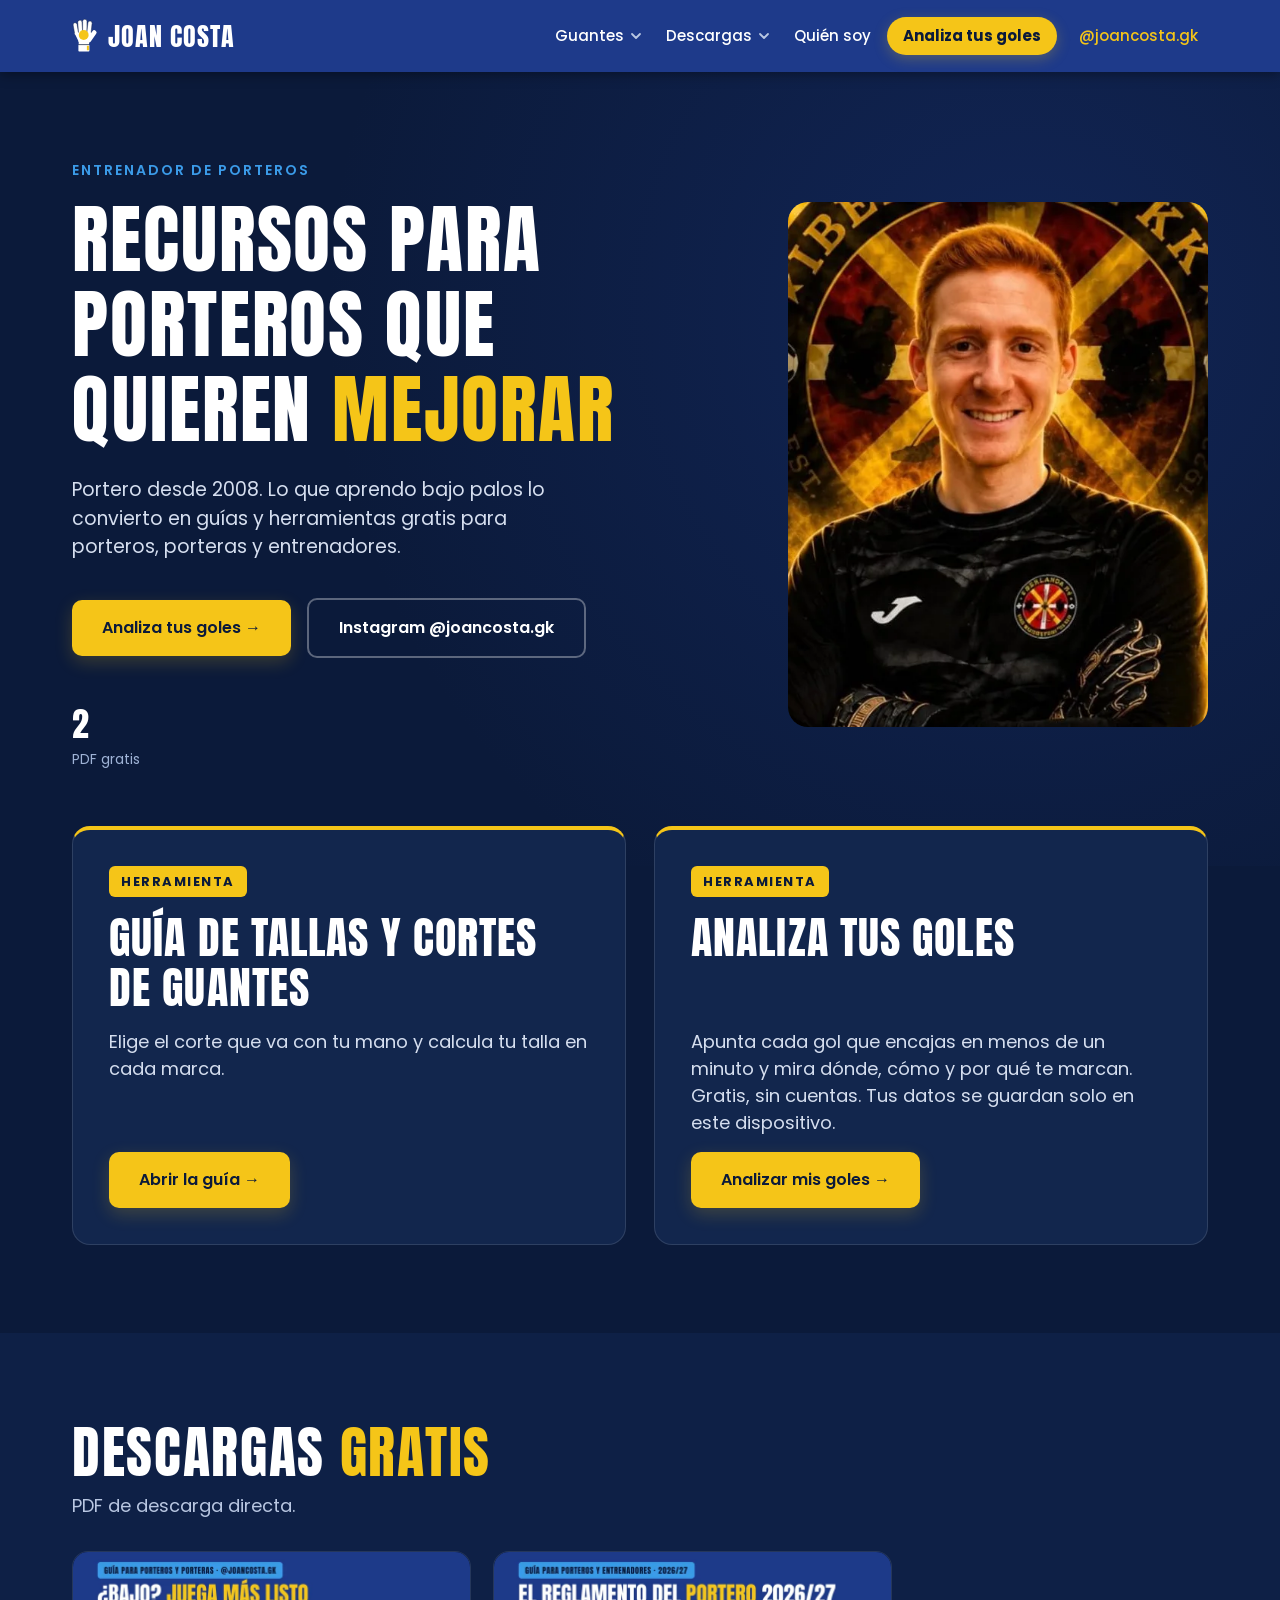
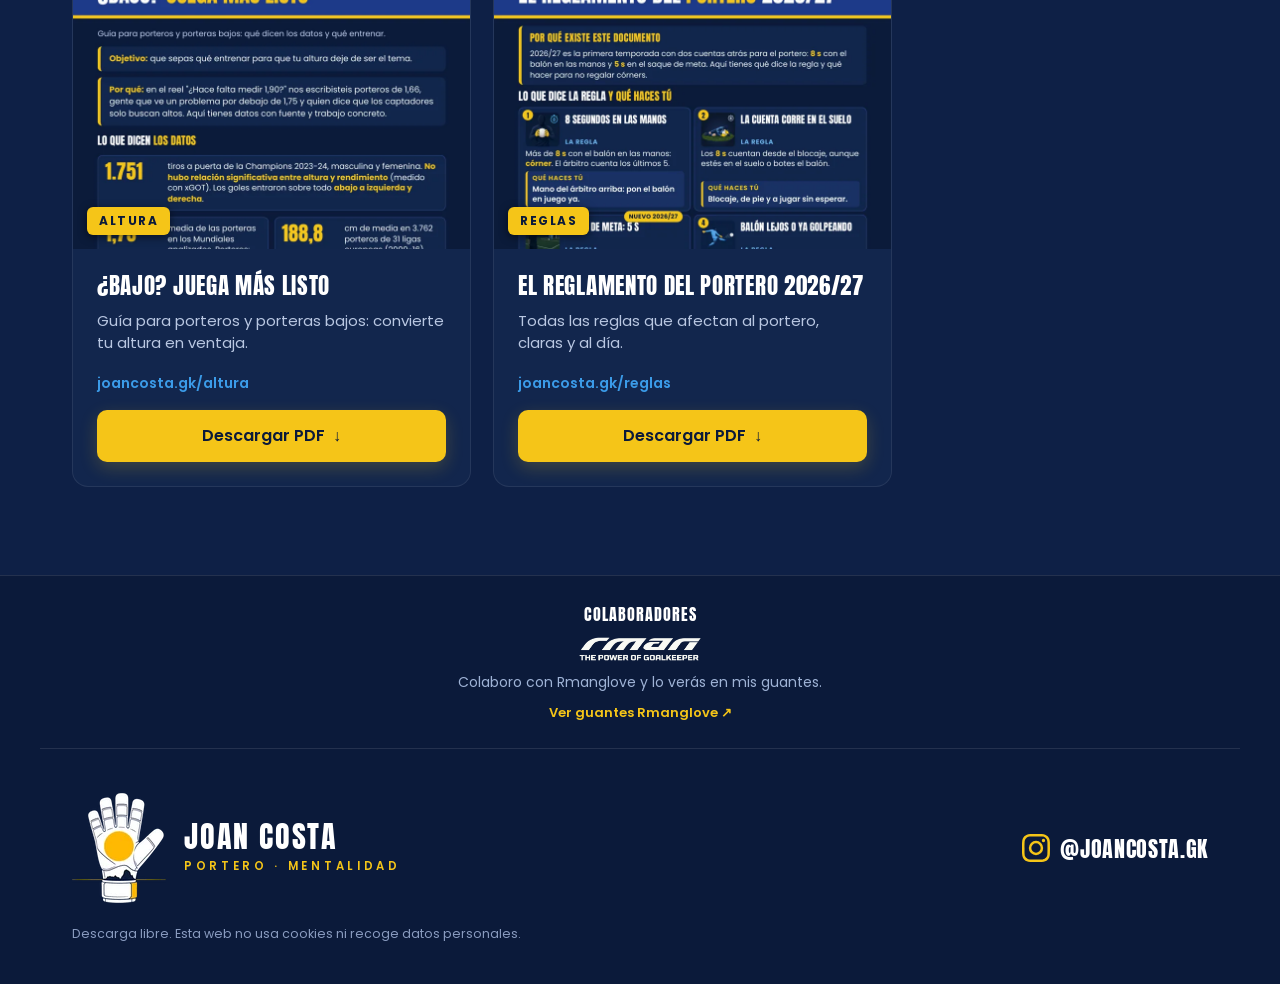
==== commit 6872e1e0: "Web v21: logo en pie y PDFs Sustituye la web v20 por la v21: logo del guante en el pie de las página" ====
--- a/index.html
+++ b/index.html
@@ -28,6 +28,6 @@
 </div></section>
 </main>
 <div class="colab-band" id="colaboradores"><div class="cb-in"><h2 class="cb-h">Colaboradores</h2><img src="img/rmanglove-logo.webp" alt="Rmanglove" width="490" height="102"><span class="cb-t">Colaboro con Rmanglove y lo verás en mis guantes.</span><a href="https://rmanglove.com" target="_blank" rel="noopener">Ver guantes Rmanglove ↗</a></div></div>
-<footer class="sf"><div class="wrap"><div class="sf-l"><a class="sf-ig" href="https://www.instagram.com/joancosta.gk/" target="_blank" rel="noopener" aria-label="Instagram de Joan Costa"><svg viewBox="0 0 24 24" width="28" height="28" aria-hidden="true" fill="currentColor"><path d="M12 2.16c3.2 0 3.58.01 4.85.07 1.17.05 1.8.25 2.23.41.56.22.96.48 1.38.9.42.42.68.82.9 1.38.16.42.36 1.06.41 2.23.06 1.27.07 1.65.07 4.85s-.01 3.58-.07 4.85c-.05 1.17-.25 1.8-.41 2.23-.22.56-.48.96-.9 1.38-.42.42-.82.68-1.38.9-.42.16-1.06.36-2.23.41-1.27.06-1.65.07-4.85.07s-3.58-.01-4.85-.07c-1.17-.05-1.8-.25-2.23-.41a3.7 3.7 0 0 1-1.38-.9 3.7 3.7 0 0 1-.9-1.38c-.16-.42-.36-1.06-.41-2.23C2.17 15.58 2.16 15.2 2.16 12s.01-3.58.07-4.85c.05-1.17.25-1.8.41-2.23.22-.56.48-.96.9-1.38.42-.42.82-.68 1.38-.9.42-.16 1.06-.36 2.23-.41C8.42 2.17 8.8 2.16 12 2.16M12 0C8.74 0 8.33.01 7.05.07 5.78.13 4.9.33 4.14.63c-.79.3-1.46.72-2.13 1.38A5.9 5.9 0 0 0 .63 4.14C.33 4.9.13 5.78.07 7.05.01 8.33 0 8.74 0 12s.01 3.67.07 4.95c.06 1.27.26 2.15.56 2.91.3.79.72 1.46 1.38 2.13a5.9 5.9 0 0 0 2.13 1.38c.76.3 1.64.5 2.91.56C8.33 23.99 8.74 24 12 24s3.67-.01 4.95-.07c1.27-.06 2.15-.26 2.91-.56a5.9 5.9 0 0 0 2.13-1.38 5.9 5.9 0 0 0 1.38-2.13c.3-.76.5-1.64.56-2.91.06-1.28.07-1.69.07-4.95s-.01-3.67-.07-4.95c-.06-1.27-.26-2.15-.56-2.91a5.9 5.9 0 0 0-1.38-2.13A5.9 5.9 0 0 0 19.86.63C19.1.33 18.22.13 16.95.07 15.67.01 15.26 0 12 0zm0 5.84a6.16 6.16 0 1 0 0 12.32 6.16 6.16 0 0 0 0-12.32zM12 16a4 4 0 1 1 0-8 4 4 0 0 1 0 8zm6.4-11.85a1.44 1.44 0 1 0 0 2.88 1.44 1.44 0 0 0 0-2.88z"/></svg></a><span class="logo">@joancosta.gk</span></div><p class="sf-r">Descarga libre. Esta web no usa cookies ni recoge datos personales.</p></div></footer>
+<div class="sf-brand"><div class="sf-logo"><picture><source type="image/webp" srcset="img/logo-guante-110.webp 1x, img/logo-guante-220.webp 2x"><img src="img/logo-guante-110.png" srcset="img/logo-guante-220.png 2x" width="94" height="110" alt="Logo de Joan Costa: guante de portero con el sol y Es Vedrà" loading="lazy"></picture><div class="sf-bt"><b>Joan Costa</b><span>Portero · Mentalidad</span></div></div><div class="sf-l"><a class="sf-ig" href="https://www.instagram.com/joancosta.gk/" target="_blank" rel="noopener" aria-label="Instagram de Joan Costa"><svg viewBox="0 0 24 24" width="28" height="28" aria-hidden="true" fill="currentColor"><path d="M12 2.16c3.2 0 3.58.01 4.85.07 1.17.05 1.8.25 2.23.41.56.22.96.48 1.38.9.42.42.68.82.9 1.38.16.42.36 1.06.41 2.23.06 1.27.07 1.65.07 4.85s-.01 3.58-.07 4.85c-.05 1.17-.25 1.8-.41 2.23-.22.56-.48.96-.9 1.38-.42.42-.82.68-1.38.9-.42.16-1.06.36-2.23.41-1.27.06-1.65.07-4.85.07s-3.58-.01-4.85-.07c-1.17-.05-1.8-.25-2.23-.41a3.7 3.7 0 0 1-1.38-.9 3.7 3.7 0 0 1-.9-1.38c-.16-.42-.36-1.06-.41-2.23C2.17 15.58 2.16 15.2 2.16 12s.01-3.58.07-4.85c.05-1.17.25-1.8.41-2.23.22-.56.48-.96.9-1.38.42-.42.82-.68 1.38-.9.42-.16 1.06-.36 2.23-.41C8.42 2.17 8.8 2.16 12 2.16M12 0C8.74 0 8.33.01 7.05.07 5.78.13 4.9.33 4.14.63c-.79.3-1.46.72-2.13 1.38A5.9 5.9 0 0 0 .63 4.14C.33 4.9.13 5.78.07 7.05.01 8.33 0 8.74 0 12s.01 3.67.07 4.95c.06 1.27.26 2.15.56 2.91.3.79.72 1.46 1.38 2.13a5.9 5.9 0 0 0 2.13 1.38c.76.3 1.64.5 2.91.56C8.33 23.99 8.74 24 12 24s3.67-.01 4.95-.07c1.27-.06 2.15-.26 2.91-.56a5.9 5.9 0 0 0 2.13-1.38 5.9 5.9 0 0 0 1.38-2.13c.3-.76.5-1.64.56-2.91.06-1.28.07-1.69.07-4.95s-.01-3.67-.07-4.95c-.06-1.27-.26-2.15-.56-2.91a5.9 5.9 0 0 0-1.38-2.13A5.9 5.9 0 0 0 19.86.63C19.1.33 18.22.13 16.95.07 15.67.01 15.26 0 12 0zm0 5.84a6.16 6.16 0 1 0 0 12.32 6.16 6.16 0 0 0 0-12.32zM12 16a4 4 0 1 1 0-8 4 4 0 0 1 0 8zm6.4-11.85a1.44 1.44 0 1 0 0 2.88 1.44 1.44 0 0 0 0-2.88z"/></svg></a><span class="logo">@joancosta.gk</span></div></div><footer class="sf"><div class="wrap"><p class="sf-r">Descarga libre. Esta web no usa cookies ni recoge datos personales.</p></div></footer>
 <script>var n=document.querySelectorAll("#descargas .card").length,e=document.getElementById("npdf");if(e)e.textContent=n;var ph=document.querySelector(".photo img");if(ph){ph.addEventListener("error",function(){ph.remove()});if(ph.complete&&!ph.naturalWidth)ph.remove();}</script><script src="js/nav.js"></script>
 </body></html>
--- a/css/nav.css
+++ b/css/nav.css
@@ -50,6 +50,17 @@
 @media(max-width:800px){.sn-it>a.sn-pill{padding:6px 12px;margin:0}}
 .sn-logo{display:inline-flex;align-items:center;gap:10px;line-height:1}.sn-mark{width:26px;height:34px;flex:none;margin-top:-3px}
 @media(max-width:800px){.sn-mark{width:23px;height:30px}.sn-logo{gap:8px}}
+/* Logo en el pie (v21) */
+.sf-brand{max-width:1200px;margin:0 auto;padding:44px 32px 8px;display:flex;align-items:center;justify-content:space-between;gap:18px;font-family:Poppins,sans-serif;border-top:1px solid #ffffff1a}
+.sf-brand img{display:block;width:94px;height:110px}
+.sf-bt{display:flex;flex-direction:column;gap:6px}
+.sf-bt b{font-family:Anton,sans-serif;font-weight:400;text-transform:uppercase;letter-spacing:.06em;font-size:30px;color:#fff;line-height:1}
+.sf-bt span{font-size:11.5px;font-weight:600;letter-spacing:.32em;text-transform:uppercase;color:#F5C518}
+@media(max-width:800px){.sf-brand{padding:36px 16px 4px;gap:14px}.sf-brand img{width:77px;height:90px}.sf-bt b{font-size:25px}.sf-bt span{font-size:10px;letter-spacing:.26em}}
+.sf-logo{display:flex;align-items:center;gap:18px}
+.sf-brand .sf-l{display:flex;flex-direction:row;align-items:center;gap:10px}.sf-brand .sf-l .logo{font-size:22px;color:#fff}
+footer.sf{padding-top:14px!important;border-top:0!important}footer.sf .wrap,footer.sf .wrap2{justify-content:flex-start!important}footer.sf .sf-r{text-align:left!important;font-size:12.5px;color:#8A9CC0}
+@media(max-width:420px){.sf-brand{padding-left:20px;padding-right:20px;flex-wrap:wrap;row-gap:22px}.sf-logo{gap:12px}.sf-brand .sf-l .logo{font-size:19px}}
 /* Botones comunes */
 .btn{transition:transform .12s,box-shadow .12s,background .12s,border-color .12s}
 .btn-y{box-shadow:0 6px 18px #F5C51833}
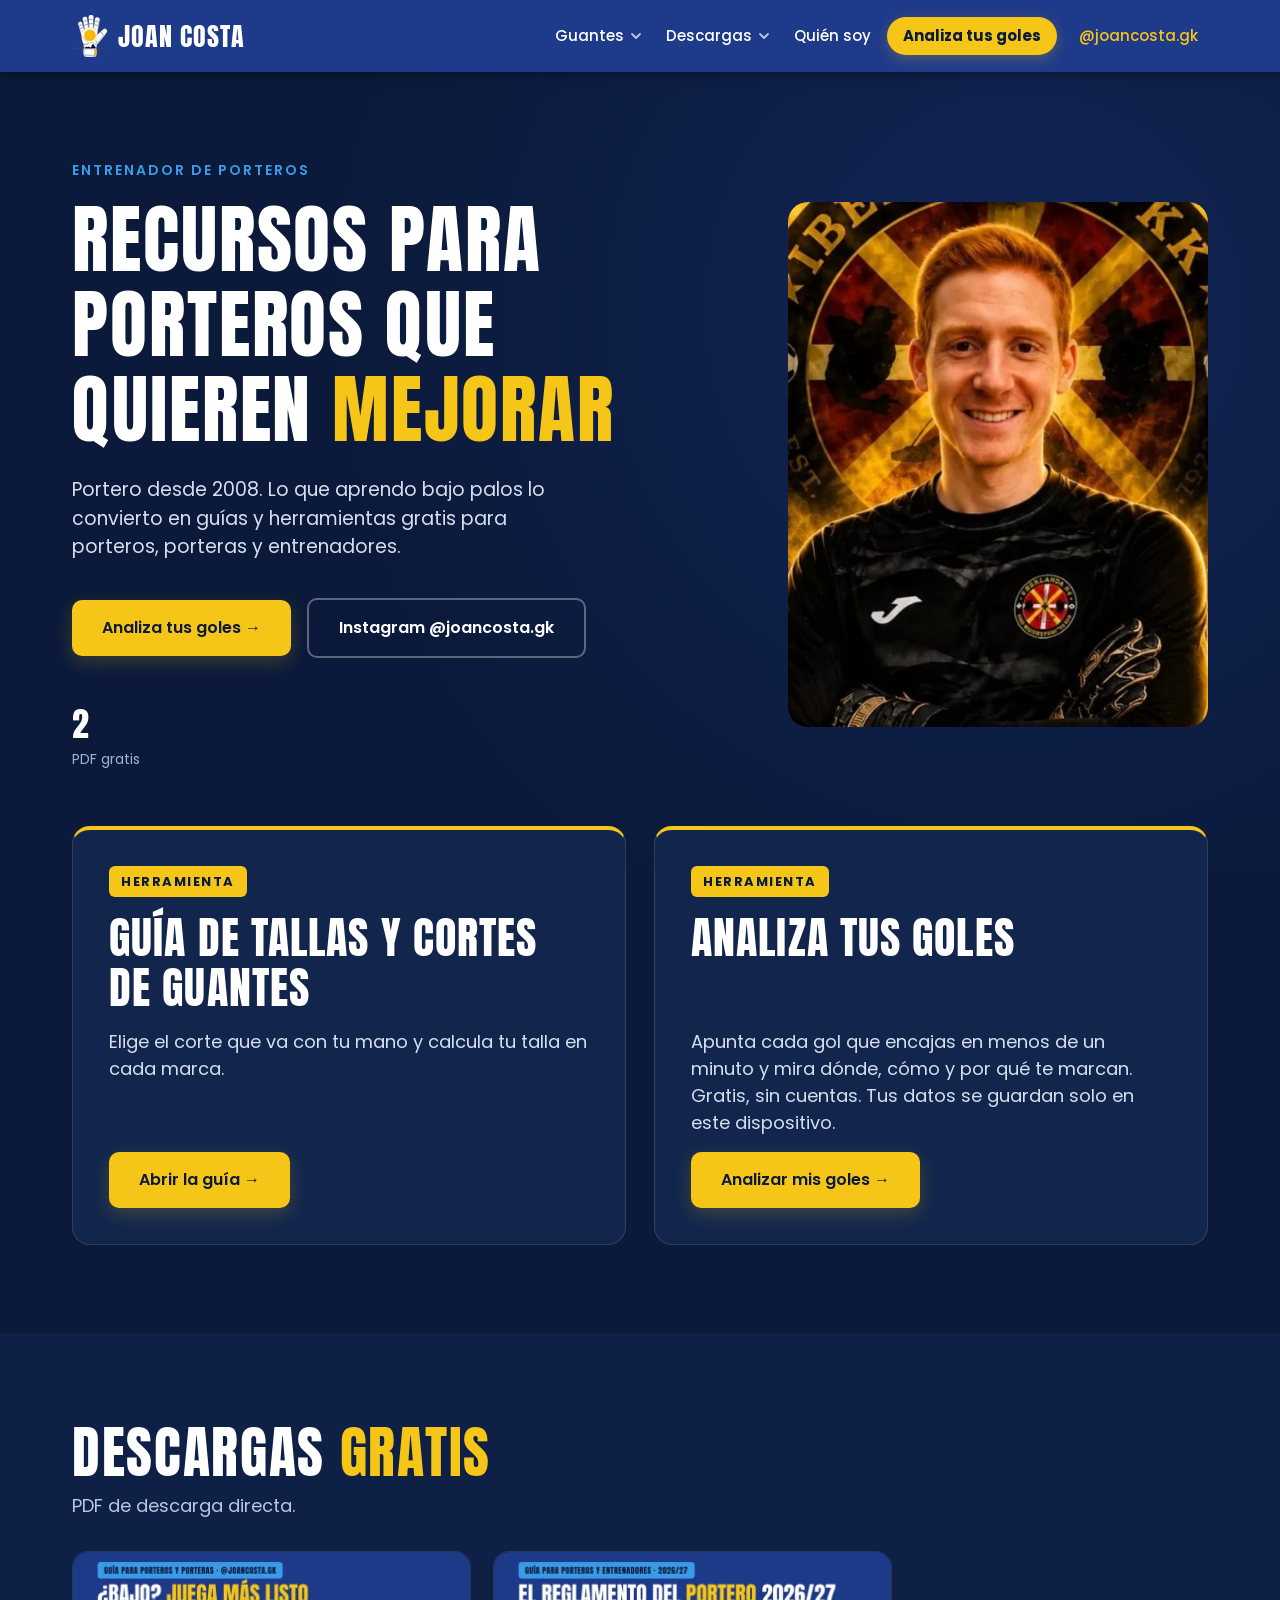
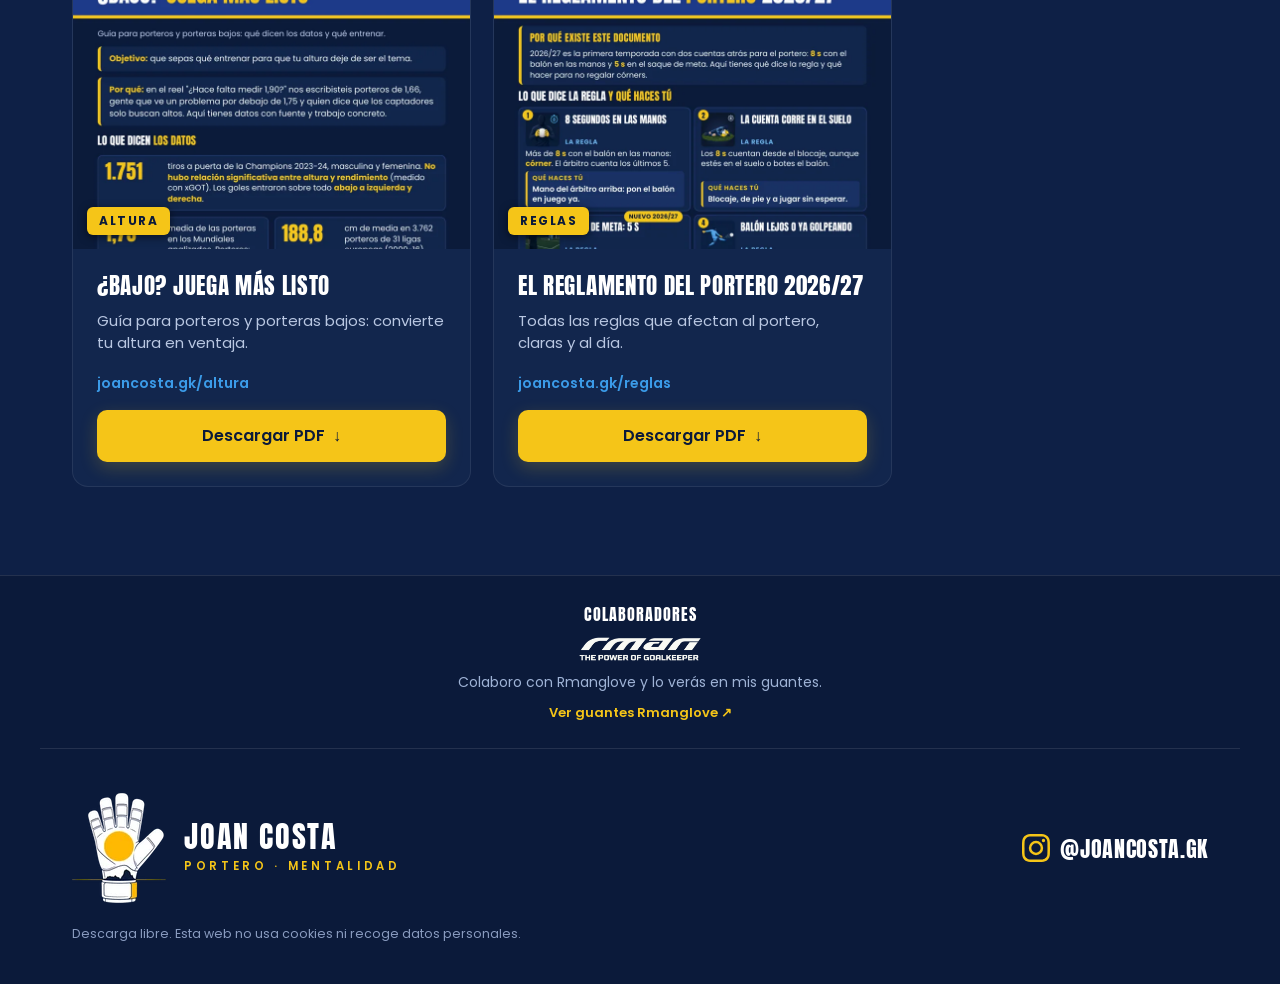
==== commit 785ce396: "Web v22: logo master con Es Vedrà en cabecera, favicons y PDFs. Sustituye el sitio por el paquete v2" ====
--- a/index.html
+++ b/index.html
@@ -3,9 +3,9 @@
 <meta name="description" content="Recursos gratuitos para porteros, porteras y entrenadores: guía de tallas y cortes de guantes, reglamento del portero 2026/27 y guía para porteros bajos. Descarga directa.">
 <meta property="og:type" content="website"><meta property="og:locale" content="es_ES"><meta property="og:title" content="Joan Costa · Recursos gratis para porteros"><meta property="og:description" content="Recursos gratuitos para porteros, porteras y entrenadores: guía de tallas y cortes de guantes, reglamento del portero 2026/27 y guía para porteros bajos. Descarga directa."><meta property="og:image" content="img/og-image.jpg"><meta property="og:image:width" content="1200"><meta property="og:image:height" content="630"><meta name="twitter:card" content="summary_large_image">
 <meta name="theme-color" content="#0B1A3A">
-<link rel="stylesheet" href="css/styles.css"><link rel="stylesheet" href="css/nav.css"><link rel="icon" href="favicon.ico" sizes="any"><link rel="icon" type="image/svg+xml" href="favicon.svg"><link rel="icon" type="image/png" sizes="32x32" href="favicon.png"><link rel="icon" type="image/png" sizes="16x16" href="favicon-16.png"><link rel="apple-touch-icon" href="apple-touch-icon.png"></head><body>
+<link rel="stylesheet" href="css/styles.css?v=22"><link rel="stylesheet" href="css/nav.css?v=22"><link rel="icon" href="favicon.ico?v=22" sizes="any"><link rel="icon" type="image/svg+xml" href="favicon.svg?v=22"><link rel="icon" type="image/png" sizes="32x32" href="favicon.png?v=22"><link rel="icon" type="image/png" sizes="16x16" href="favicon-16.png?v=22"><link rel="apple-touch-icon" href="apple-touch-icon.png?v=22"></head><body>
 <a class="skip" href="#destacados">Saltar al contenido</a>
-<header class="sn"><div class="sn-in"><a class="sn-logo" href="index.html" aria-label="Joan Costa, inicio"><svg class="sn-mark" viewBox="262 160 520 680" width="26" height="34" aria-hidden="true" focusable="false"><g transform="rotate(-10 352 452)"><path d="M312.0 482V292.0a40.0 40.0 0 0 1 80 0V482z" fill="#FFFFFF" stroke="#0B1A3A" stroke-width="8"/></g><g transform="rotate(-4 433 438)"><path d="M391.0 468V244.0a42.0 42.0 0 0 1 84 0V468z" fill="#FFFFFF" stroke="#0B1A3A" stroke-width="8"/></g><g transform="rotate(0 518 434)"><path d="M475.0 464V227.0a43.0 43.0 0 0 1 86 0V464z" fill="#FFFFFF" stroke="#0B1A3A" stroke-width="8"/></g><g transform="rotate(6 603 440)"><path d="M561.0 470V262.0a42.0 42.0 0 0 1 84 0V470z" fill="#FFFFFF" stroke="#0B1A3A" stroke-width="8"/></g><path d="M318 470C318 455 330 450 345 450H630C645 450 652 458 650 474L640 520C626 572 612 610 604 640H396C380 590 344 520 318 478z" fill="#FFFFFF"/><path d="M600 602L708 450" stroke="#FFFFFF" stroke-width="92" stroke-linecap="round"/><path d="M396 620H604V700H396z" fill="#FFFFFF"/><rect x="390" y="696" width="220" height="134" rx="16" fill="#FFFFFF"/><path d="M390 692H610" stroke="#0B1A3A" stroke-width="14"/><rect x="560" y="716" width="40" height="90" rx="6" fill="#F5C518"/><circle cx="496" cy="500" r="98" fill="#F5C518"/></svg><span>Joan Costa</span></a><nav class="sn-nav" aria-label="Principal"><ul><li class="has-m"><div class="sn-it"><a href="guantes/index.html">Guantes</a><button type="button" class="sn-dd" aria-expanded="false" aria-controls="sn-m-guantes" aria-label="Abrir menú Guantes"><svg width="12" height="12" viewBox="0 0 12 12" aria-hidden="true"><path d="M2 4l4 4 4-4" fill="none" stroke="currentColor" stroke-width="1.8" stroke-linecap="round" stroke-linejoin="round"/></svg></button></div><ul class="sn-m" id="sn-m-guantes"><li><a href="guantes/index.html#corte">Elegir corte<small>Qué corte va con tu mano</small></a></li><li><a href="guantes/index.html#talla">Calcular talla<small>Tu talla en cada marca</small></a></li></ul></li><li class="has-m"><div class="sn-it"><a href="index.html#descargas">Descargas</a><button type="button" class="sn-dd" aria-expanded="false" aria-controls="sn-m-desc" aria-label="Abrir menú Descargas"><svg width="12" height="12" viewBox="0 0 12 12" aria-hidden="true"><path d="M2 4l4 4 4-4" fill="none" stroke="currentColor" stroke-width="1.8" stroke-linecap="round" stroke-linejoin="round"/></svg></button></div><ul class="sn-m" id="sn-m-desc"><li><a href="pdf/guia-porteros-bajos.pdf" download><span><span class="pdf">PDF</span>¿Bajo? Juega más listo</span><small>Guía para porteros y porteras bajos</small></a></li><li><a href="pdf/reglamento-portero-2026-27.pdf" download><span><span class="pdf">PDF</span>Reglamento del portero 2026/27</span><small>Las reglas que afectan al portero</small></a></li></ul></li><li><div class="sn-it"><a href="quien-soy/index.html">Quién soy</a></div></li><li class="sn-goles"><div class="sn-it"><a class="sn-pill" href="goles/index.html">Analiza tus goles</a></div></li><li class="sn-ig"><div class="sn-it"><a href="https://www.instagram.com/joancosta.gk/" target="_blank" rel="noopener">@joancosta.gk</a></div></li></ul></nav></div></header>
+<header class="sn"><div class="sn-in"><a class="sn-logo" href="index.html" aria-label="Joan Costa, inicio"><picture><source type="image/webp" srcset="img/logo-guante-42.webp 1x, img/logo-guante-84.webp 2x, img/logo-guante-126.webp 3x"><img class="sn-mark" src="img/logo-guante-42.png" srcset="img/logo-guante-84.png 2x, img/logo-guante-126.png 3x" width="36" height="42" alt="" aria-hidden="true"></picture><span>Joan Costa</span></a><nav class="sn-nav" aria-label="Principal"><ul><li class="has-m"><div class="sn-it"><a href="guantes/index.html">Guantes</a><button type="button" class="sn-dd" aria-expanded="false" aria-controls="sn-m-guantes" aria-label="Abrir menú Guantes"><svg width="12" height="12" viewBox="0 0 12 12" aria-hidden="true"><path d="M2 4l4 4 4-4" fill="none" stroke="currentColor" stroke-width="1.8" stroke-linecap="round" stroke-linejoin="round"/></svg></button></div><ul class="sn-m" id="sn-m-guantes"><li><a href="guantes/index.html#corte">Elegir corte<small>Qué corte va con tu mano</small></a></li><li><a href="guantes/index.html#talla">Calcular talla<small>Tu talla en cada marca</small></a></li></ul></li><li class="has-m"><div class="sn-it"><a href="index.html#descargas">Descargas</a><button type="button" class="sn-dd" aria-expanded="false" aria-controls="sn-m-desc" aria-label="Abrir menú Descargas"><svg width="12" height="12" viewBox="0 0 12 12" aria-hidden="true"><path d="M2 4l4 4 4-4" fill="none" stroke="currentColor" stroke-width="1.8" stroke-linecap="round" stroke-linejoin="round"/></svg></button></div><ul class="sn-m" id="sn-m-desc"><li><a href="pdf/guia-porteros-bajos.pdf" download><span><span class="pdf">PDF</span>¿Bajo? Juega más listo</span><small>Guía para porteros y porteras bajos</small></a></li><li><a href="pdf/reglamento-portero-2026-27.pdf" download><span><span class="pdf">PDF</span>Reglamento del portero 2026/27</span><small>Las reglas que afectan al portero</small></a></li></ul></li><li><div class="sn-it"><a href="quien-soy/index.html">Quién soy</a></div></li><li class="sn-goles"><div class="sn-it"><a class="sn-pill" href="goles/index.html">Analiza tus goles</a></div></li><li class="sn-ig"><div class="sn-it"><a href="https://www.instagram.com/joancosta.gk/" target="_blank" rel="noopener">@joancosta.gk</a></div></li></ul></nav></div></header>
 <main><section class="hero" id="inicio"><div class="wrap"><div>
 <div class="eyebrow">Entrenador de porteros</div>
 <h1>Recursos para porteros que quieren <em>mejorar</em></h1>
@@ -29,5 +29,5 @@
 </main>
 <div class="colab-band" id="colaboradores"><div class="cb-in"><h2 class="cb-h">Colaboradores</h2><img src="img/rmanglove-logo.webp" alt="Rmanglove" width="490" height="102"><span class="cb-t">Colaboro con Rmanglove y lo verás en mis guantes.</span><a href="https://rmanglove.com" target="_blank" rel="noopener">Ver guantes Rmanglove ↗</a></div></div>
 <div class="sf-brand"><div class="sf-logo"><picture><source type="image/webp" srcset="img/logo-guante-110.webp 1x, img/logo-guante-220.webp 2x"><img src="img/logo-guante-110.png" srcset="img/logo-guante-220.png 2x" width="94" height="110" alt="Logo de Joan Costa: guante de portero con el sol y Es Vedrà" loading="lazy"></picture><div class="sf-bt"><b>Joan Costa</b><span>Portero · Mentalidad</span></div></div><div class="sf-l"><a class="sf-ig" href="https://www.instagram.com/joancosta.gk/" target="_blank" rel="noopener" aria-label="Instagram de Joan Costa"><svg viewBox="0 0 24 24" width="28" height="28" aria-hidden="true" fill="currentColor"><path d="M12 2.16c3.2 0 3.58.01 4.85.07 1.17.05 1.8.25 2.23.41.56.22.96.48 1.38.9.42.42.68.82.9 1.38.16.42.36 1.06.41 2.23.06 1.27.07 1.65.07 4.85s-.01 3.58-.07 4.85c-.05 1.17-.25 1.8-.41 2.23-.22.56-.48.96-.9 1.38-.42.42-.82.68-1.38.9-.42.16-1.06.36-2.23.41-1.27.06-1.65.07-4.85.07s-3.58-.01-4.85-.07c-1.17-.05-1.8-.25-2.23-.41a3.7 3.7 0 0 1-1.38-.9 3.7 3.7 0 0 1-.9-1.38c-.16-.42-.36-1.06-.41-2.23C2.17 15.58 2.16 15.2 2.16 12s.01-3.58.07-4.85c.05-1.17.25-1.8.41-2.23.22-.56.48-.96.9-1.38.42-.42.82-.68 1.38-.9.42-.16 1.06-.36 2.23-.41C8.42 2.17 8.8 2.16 12 2.16M12 0C8.74 0 8.33.01 7.05.07 5.78.13 4.9.33 4.14.63c-.79.3-1.46.72-2.13 1.38A5.9 5.9 0 0 0 .63 4.14C.33 4.9.13 5.78.07 7.05.01 8.33 0 8.74 0 12s.01 3.67.07 4.95c.06 1.27.26 2.15.56 2.91.3.79.72 1.46 1.38 2.13a5.9 5.9 0 0 0 2.13 1.38c.76.3 1.64.5 2.91.56C8.33 23.99 8.74 24 12 24s3.67-.01 4.95-.07c1.27-.06 2.15-.26 2.91-.56a5.9 5.9 0 0 0 2.13-1.38 5.9 5.9 0 0 0 1.38-2.13c.3-.76.5-1.64.56-2.91.06-1.28.07-1.69.07-4.95s-.01-3.67-.07-4.95c-.06-1.27-.26-2.15-.56-2.91a5.9 5.9 0 0 0-1.38-2.13A5.9 5.9 0 0 0 19.86.63C19.1.33 18.22.13 16.95.07 15.67.01 15.26 0 12 0zm0 5.84a6.16 6.16 0 1 0 0 12.32 6.16 6.16 0 0 0 0-12.32zM12 16a4 4 0 1 1 0-8 4 4 0 0 1 0 8zm6.4-11.85a1.44 1.44 0 1 0 0 2.88 1.44 1.44 0 0 0 0-2.88z"/></svg></a><span class="logo">@joancosta.gk</span></div></div><footer class="sf"><div class="wrap"><p class="sf-r">Descarga libre. Esta web no usa cookies ni recoge datos personales.</p></div></footer>
-<script>var n=document.querySelectorAll("#descargas .card").length,e=document.getElementById("npdf");if(e)e.textContent=n;var ph=document.querySelector(".photo img");if(ph){ph.addEventListener("error",function(){ph.remove()});if(ph.complete&&!ph.naturalWidth)ph.remove();}</script><script src="js/nav.js"></script>
+<script>var n=document.querySelectorAll("#descargas .card").length,e=document.getElementById("npdf");if(e)e.textContent=n;var ph=document.querySelector(".photo img");if(ph){ph.addEventListener("error",function(){ph.remove()});if(ph.complete&&!ph.naturalWidth)ph.remove();}</script><script src="js/nav.js?v=22"></script>
 </body></html>
--- a/css/nav.css
+++ b/css/nav.css
@@ -48,8 +48,8 @@
 .sn-it>a.sn-pill[aria-current=page]{color:#0B1A3A;box-shadow:0 0 0 2px #0B1A3A inset,0 4px 14px #F5C51840}
 .sn-goles .sn-it:hover{background:none}
 @media(max-width:800px){.sn-it>a.sn-pill{padding:6px 12px;margin:0}}
-.sn-logo{display:inline-flex;align-items:center;gap:10px;line-height:1}.sn-mark{width:26px;height:34px;flex:none;margin-top:-3px}
-@media(max-width:800px){.sn-mark{width:23px;height:30px}.sn-logo{gap:8px}}
+.sn-logo{display:inline-flex;align-items:center;gap:10px;line-height:1}.sn-mark{display:block;width:36px;height:42px;flex:none;margin:-4px 0}
+@media(max-width:800px){.sn-mark{width:32px;height:38px}.sn-logo{gap:8px}}
 /* Logo en el pie (v21) */
 .sf-brand{max-width:1200px;margin:0 auto;padding:44px 32px 8px;display:flex;align-items:center;justify-content:space-between;gap:18px;font-family:Poppins,sans-serif;border-top:1px solid #ffffff1a}
 .sf-brand img{display:block;width:94px;height:110px}
